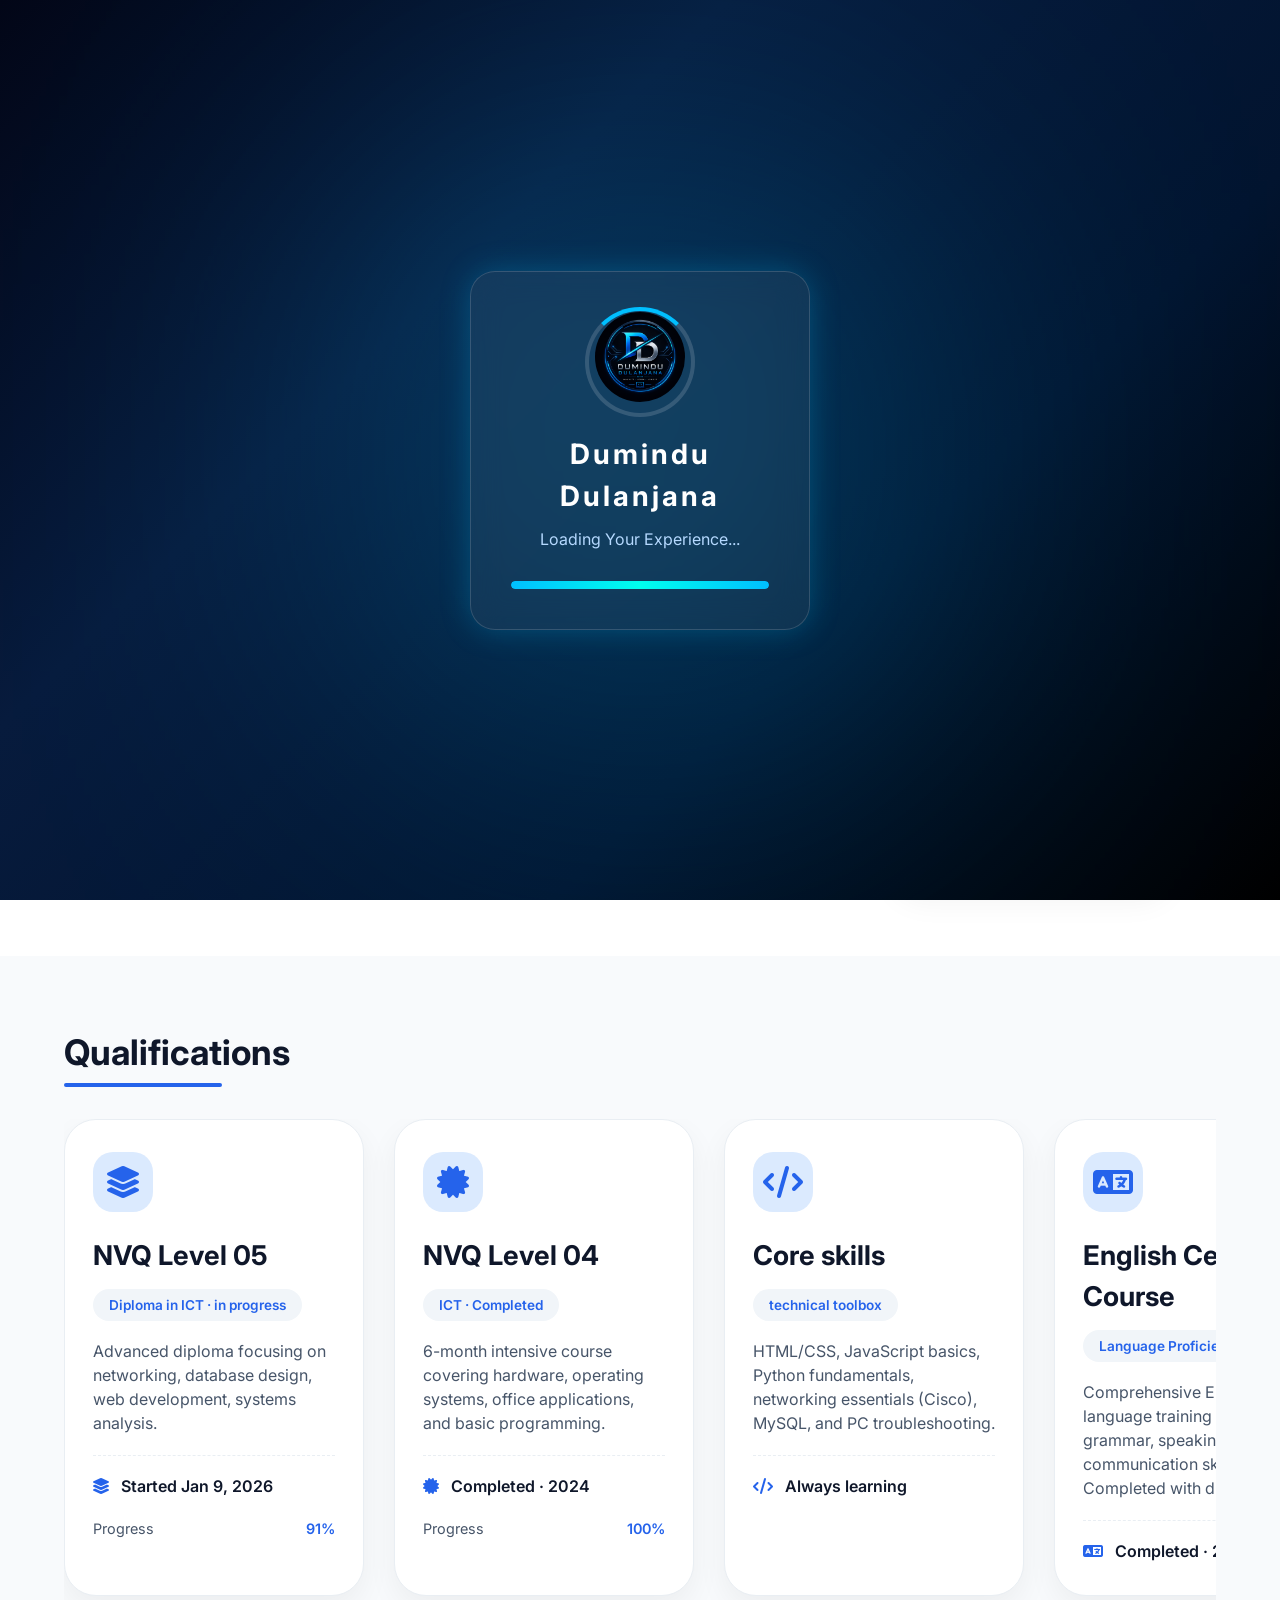
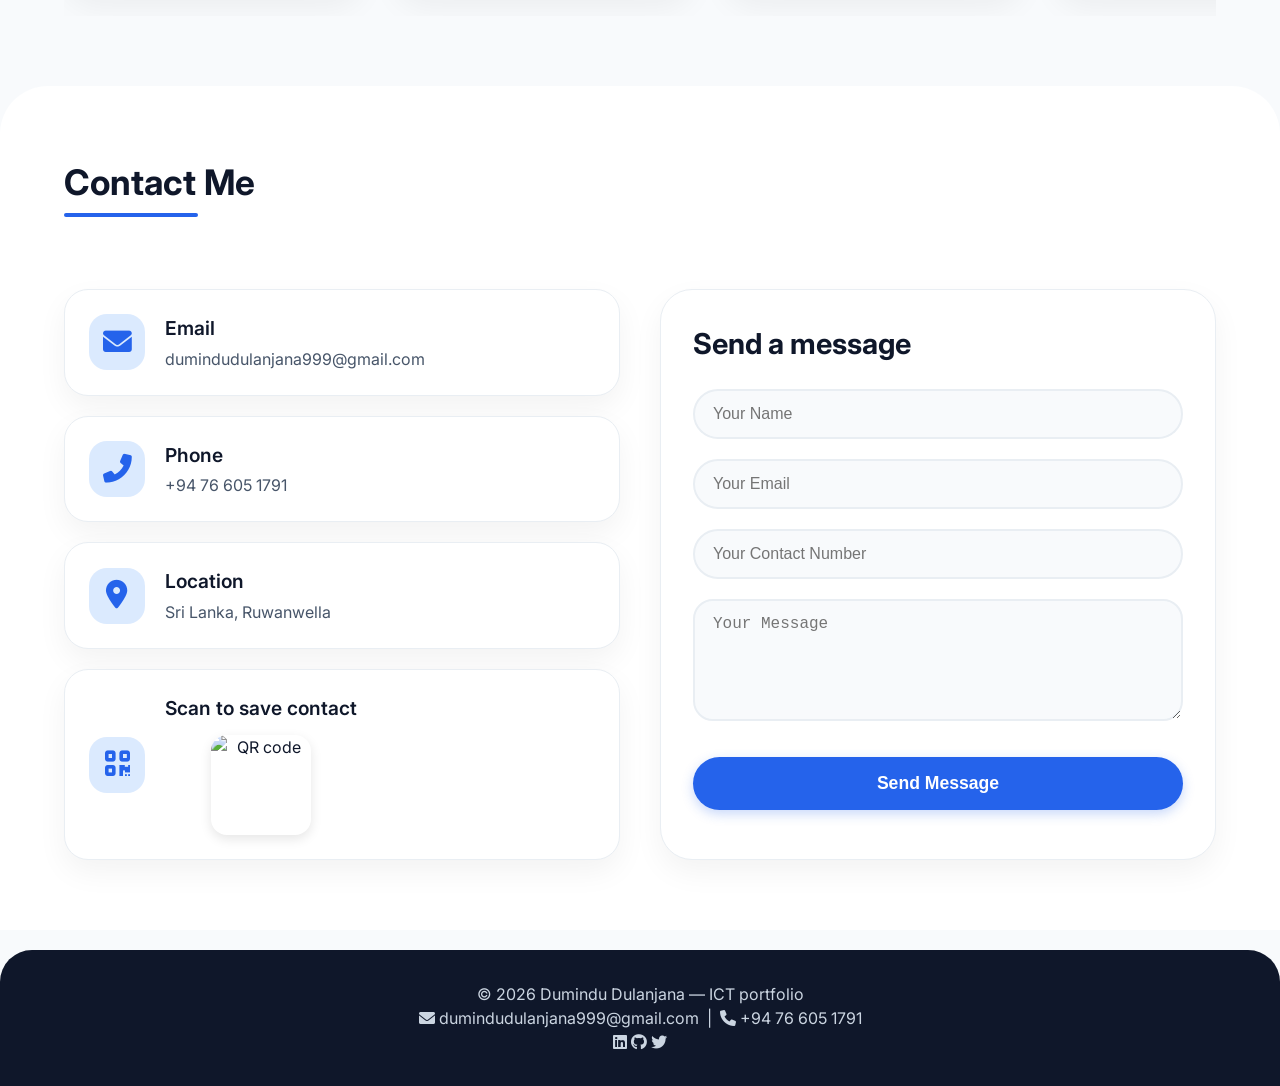
==== index.html @ 34a775b5 "Update index.html" ====
<!DOCTYPE html>
<html lang="en">
<head>
  <meta charset="UTF-8">
  <meta name="viewport" content="width=device-width, initial-scale=1.0">
  <title>Dumindu Dulanjana · Portfolio</title>
	<link rel="icon" type="image/png" href="favicon.png">
  <!-- Google Fonts + Font Awesome -->
  <link rel="preconnect" href="https://fonts.googleapis.com">
  <link rel="preconnect" href="https://fonts.gstatic.com" crossorigin>
  <link href="https://fonts.googleapis.com/css2?family=Inter:opsz,wght@14..32,300;14..32,400;14..32,600;14..32,700&display=swap" rel="stylesheet">
  <link rel="stylesheet" href="https://cdnjs.cloudflare.com/ajax/libs/font-awesome/6.0.0-beta3/css/all.min.css">
  <link rel="stylesheet" href="style.css">
</head>
<body>
	<!-- Loading Screen -->
	
	
	<div id="preloader">

    <div class="loader-box">

        <div class="ring"></div>

        <img src="logo.png" class="loader-logo" alt="Logo">

        <h2>Dumindu Dulanjana</h2>

        <p>Loading Your Experience...</p>

        <div class="progress">
            <div class="progress-bar"></div>
        </div>

		</div>

	</div>
	
	
  <nav class="navbar">
    <div class="container nav-container">
		
      <div class="logo">░░░Dumindu Dulanjana░░░</div>
      <ul class="nav-links">
        <li><a href="#home">Home</a></li>
        <li><a href="#about">About</a></li>
        <li><a href="#qualifications">Qualifications</a></li>
        <li><a href="#contact">Contact</a></li>
		</ul>
	
		<div class="nav-right">
        <button id="theme-toggle" class="theme-toggle" aria-label="Toggle dark mode">
          <i class="fas fa-moon"></i>
        </button>
		
		<div class="menu-btn" id="menu-btn">
        ☰
        </div>
      </div>
    </div>
  </nav>

  <main>
    <!-- HERO -->
    <section id="home" class="hero">
      <div class="container hero-grid">
        <div class="hero-content">
          <span class="hero-badge"><i class="fas fa-graduation-cap"></i> ICT · NVQ pathway</span>
          <h1>Dumindu Dulanjana</h1>
          <p>ICT student with NVQ Level 4 qualification, currently pursuing Level 5 (Diploma). Passionate about technology, networking, and building digital solutions.</p>
          <div class="hero-actions">
            <a href="#contact" class="btn"><i class="fas fa-paper-plane"></i> Contact me</a>
            <a href="#qualifications" class="btn btn-outline"><i class="fas fa-file-alt"></i> Qualifications</a>
          </div>
        </div>
        <div class="hero-image">
          <div class="avatar-placeholder"><span>D</span></div>
        </div>
      </div>
    </section>

    <!-- ABOUT (with photo) -->
    <section id="about" class="about">
      <div class="container">
        <h2 class="section-title">About me</h2>
        <div class="about-grid">
          <div class="about-text">
            <p>I'm Dumindu Dulanjana, an enthusiastic ICT student from Sri Lanka. I hold an <strong>NVQ Level 4 qualification in ICT</strong> and I'm currently advancing my skills through the <strong>NVQ Level 5 Diploma</strong> program. My coursework has given me hands‑on experience in programming, networking basics, system analysis, and web technologies.</p>
            <div class="about-highlight">
              <i class="fas fa-check-circle" style="color:#2563eb;"></i>
              I'm eager to apply my knowledge in real‑world projects, collaborate with teams, and continue learning every day. This portfolio is a glimpse into my professional journey.
            </div>
          </div>
          <div class="about-photo">
            <img src="itsme.jpg" alt="Dumindu Dulanjana">
          </div>
        </div>
      </div>
    </section>

    <!-- QUALIFICATIONS -->
    <section id="qualifications" class="qualifications">
      <div class="container">
        <h2 class="section-title">Qualifications</h2>
        <div id="quals-container" class="cards-grid"></div>
      </div>
    </section>

    <!-- CONTACT -->
    <section id="contact" class="contact">
      <div class="container">
        <h2 class="section-title">Contact Me</h2>
        <div class="contact-grid">
          <div class="contact-info-column">
            <div class="contact-card">
              <div class="contact-card-icon"><i class="fas fa-envelope"></i></div>
              <div class="contact-card-content">
                <h3>Email</h3>
                <a href="mailto:dumindudulanjana999@gmail.com">dumindudulanjana999@gmail.com</a>
              </div>
            </div>
            <div class="contact-card">
              <div class="contact-card-icon"><i class="fas fa-phone-alt"></i></div>
              <div class="contact-card-content">
                <h3>Phone</h3>
                <a href="tel:+94766051791">+94 76 605 1791</a>
              </div>
            </div>
            <div class="contact-card">
              <div class="contact-card-icon"><i class="fas fa-map-marker-alt"></i></div>
              <div class="contact-card-content">
                <h3>Location</h3>
                <p>Sri Lanka, Ruwanwella</p>
              </div>
            </div>
            <div class="contact-card qr-card">
              <div class="contact-card-icon"><i class="fas fa-qrcode"></i></div>
              <div class="contact-card-content">
                <h3>Scan to save contact</h3>
                <img src="https://api.qrserver.com/v1/create-qr-code/?size=100x100&data=BEGIN%3AVCARD%0AVERSION%3A3.0%0AFN%3ADumindu%20Dulanjana%0AEMAIL%3Adumindudulanjana999%40gmail.com%0ATEL%3A%2B94766051791%0AEND%3AVCARD" alt="QR code">
              </div>
            </div>
          </div>
          <div class="contact-form-column">
            <form id="contact-form" class="contact-form">
              <h3>Send a message</h3>
              <div class="form-group"><input type="text" id="name" placeholder="Your Name" required></div>
              <div class="form-group"><input type="email" id="email" placeholder="Your Email" required></div>
              <div class="form-group"><input type="tel" id="phone" placeholder="Your Contact Number" required></div>
              <div class="form-group"><textarea id="message" rows="5" placeholder="Your Message" required></textarea></div>
              <button type="submit" class="btn btn-primary send-btn">Send Message</button>
            </form>
          </div>
        </div>
      </div>
    </section>
  </main>

  <footer class="footer">
    <div class="container">
      <p>© 2026 Dumindu Dulanjana — ICT portfolio</p>
      <p><i class="fas fa-envelope"></i> dumindudulanjana999@gmail.com &nbsp;|&nbsp; <i class="fas fa-phone"></i> +94 76 605 1791</p>
      <div><a href="#"><i class="fab fa-linkedin"></i></a> <a href="#"><i class="fab fa-github"></i></a> <a href="#"><i class="fab fa-twitter"></i></a></div>
    </div>
  </footer>

  <script src="script.js"></script>
</body>
</html>
---- style.css ----
/* ===== CSS variables (light mode default) ===== */
:root {
  --bg-primary: #f8fafc;
  --bg-secondary: white;
  --bg-card: white;
  --bg-avatar: linear-gradient(145deg, #2563eb10, #ffffff);
  --text-primary: #0f172a;
  --text-secondary: #334155;
  --text-muted: #475569;
  --nav-link: #334155;
  --badge-bg: #dbeafe;
  --badge-text: #1e40af;
  --card-border: #e9eef3;
  --highlight-bg: #f1f5f9;
  --footer-bg: #0f172a;
  --footer-text: #cbd5e1;
  --btn-primary: #2563eb;
  --btn-primary-hover: #1d4ed8;
  --icon-bg: #dbeafe;
  --icon-color: #2563eb;
  --contact-container-bg: linear-gradient(145deg, #f1f5f9, #ffffff);
  --qr-bg: #0f172a;
  --qr-bg-stripe: repeating-linear-gradient(45deg, #1e293b, #1e293b 8px, #334155 8px, #334155 16px);
  --shadow-sm: 0 4px 12px rgba(37, 99, 235, 0.25);
  --shadow-card: 0 12px 30px rgba(0,0,0,0.05);
  --shadow-avatar: 0 20px 30px -10px rgba(0,0,0,0.15);
}
body.dark-mode {
  --bg-primary: #0f172a;
  --bg-secondary: #1e293b;
  --bg-card: #1e293b;
  --bg-avatar: linear-gradient(145deg, #3b4b66, #1e293b);
  --text-primary: #f1f5f9;
  --text-secondary: #cbd5e1;
  --text-muted: #94a3b8;
  --nav-link: #cbd5e1;
  --badge-bg: #1e3a8a;
  --badge-text: #bfdbfe;
  --card-border: #334155;
  --highlight-bg: #2d3a4f;
  --footer-bg: #020617;
  --footer-text: #94a3b8;
  --btn-primary: #3b82f6;
  --btn-primary-hover: #2563eb;
  --icon-bg: #2d3a4f;
  --icon-color: #90caf9;
  --contact-container-bg: linear-gradient(145deg, #1e293b, #0f172a);
  --qr-bg: #1e293b;
  --qr-bg-stripe: repeating-linear-gradient(45deg, #2d3a4f, #2d3a4f 8px, #1e293b 8px, #1e293b 16px);
  --shadow-sm: 0 4px 12px rgba(0,0,0,0.5);
  --shadow-card: 0 12px 30px rgba(0,0,0,0.3);
  --shadow-avatar: 0 20px 30px -10px rgba(0,0,0,0.5);
}
* { margin: 0; padding: 0; box-sizing: border-box; }
body {
  font-family: "Inter", sans-serif;
  background-color: var(--bg-primary);
  color: var(--text-primary);
  line-height: 1.5;
  scroll-behavior: smooth;
  transition: background-color 0.3s ease, color 0.2s ease;
  padding-top: 80px; /* offset for fixed navbar */
}
.container {
  max-width: 1200px;
  margin: 0 auto;
  padding: 0 24px;
}
/* Fixed Navbar */
.navbar {
  position: fixed;
  top: 0;
  left: 0;
  width: 100%;
  background: var(--bg-primary);
  backdrop-filter: blur(8px);
  box-shadow: 0 2px 10px rgba(0,0,0,0.05);
  z-index: 1000;
  transition: background 0.3s ease;
}
body.dark-mode .navbar {
  background: var(--bg-primary);
  box-shadow: 0 2px 10px rgba(0,0,0,0.3);
}
.nav-container {
  display: flex;
  justify-content: space-between;
  align-items: center;
  padding: 16px 24px;
}
.logo {
  font-weight: 700;
  font-size: 1.8rem;
  background: linear-gradient(135deg, #2563eb, #1e40af);
  -webkit-background-clip: text;
  -webkit-text-fill-color: transparent;
  background-clip: text;
  letter-spacing: -0.5px;
}
.nav-links {
  display: flex;
  gap: 20px;
  align-items: center;
}
.nav-links a {
  text-decoration: none;
  font-weight: 500;
  color: var(--nav-link);
  transition: color 0.2s;
  font-size: 1.05rem;
  
}

.nav-links li{
    list-style:none;
	
}

.nav-links a:hover {
  color: #2563eb;
  font-size: 1.20rem;
}

.menu-toggle{
    display:none;
    font-size:30px;
    color:white;
    cursor:pointer;
}

.menu-btn{
	display:none;
}


@media(max-width:768px){

    .navbar{
        
		display:flex;
		justify-content:space-between;
		
    }
	
	.nav-right{
		display:flex;
		align-items:center;
		gap:300px;
		
	}
	
	

    .menu-btn{
        display:block;
    }

    .nav-links{

        position:absolute;
        top:100%;
        left:0;

        width:100%;
        background:var(--bg-primary);

        flex-direction:column;
        text-align:center;
        gap:0;

        overflow:hidden;

        max-height:0;

        transition:max-height .1s ease;
    }

    .nav-links.active{
        max-height:400px;
    }

    .nav-links li{
        padding:25px 0;
        border-top:1px solid rgba(255,255,255,.1);
    }
}

.theme-toggle {
  background: none;
  border: none;
  font-size: 1.5rem;
  cursor: pointer;
  color: var(--nav-link);
  display: flex;
  align-items: center;
  justify-content: center;
  padding: 5px;
  border-radius: 50%;
  width: 40px;
  height: 40px;
  transition: background-color 0.2s, color 0.2s;
}
.theme-toggle:hover {
  background-color: var(--badge-bg);
  color: var(--badge-text);
}
.btn {
  display: inline-block;
  background-color: var(--btn-primary);
  color: white;
  padding: 12px 28px;
  border-radius: 40px;
  font-weight: 600;
  text-decoration: none;
  transition: background-color 0.2s;
  box-shadow: var(--shadow-sm);
  border: none;
  cursor: pointer;
}
.btn:hover {
  background-color: var(--btn-primary-hover);
}
.btn-outline {
  background-color: transparent;
  color: var(--btn-primary);
  box-shadow: inset 0 0 0 2px var(--btn-primary);
}
.btn-outline:hover {
  background-color: var(--btn-primary);
  color: white;
}
.hero {
  padding: 40px 0 40px;
}
.hero-grid {
  display: flex;
  align-items: center;
  gap: 40px;
  flex-wrap: wrap;
}
.hero-content {
  flex: 1 1 350px;
}
.hero-badge {
  background: var(--badge-bg);
  color: var(--badge-text);
  display: inline-block;
  padding: 6px 14px;
  border-radius: 30px;
  font-size: 0.9rem;
  font-weight: 600;
  margin-bottom: 20px;
}
.hero-content h1 {
  font-size: 3.2rem;
  font-weight: 700;
  line-height: 1.2;
  margin-bottom: 16px;
  background: linear-gradient(to right, var(--text-primary), var(--btn-primary));
  -webkit-background-clip: text;
  -webkit-text-fill-color: transparent;
  background-clip: text;
}
.hero-content p {
  font-size: 1.2rem;
  color: var(--text-secondary);
  max-width: 550px;
  margin-bottom: 32px;
}
.hero-actions {
  display: flex;
  gap: 16px;
  flex-wrap: wrap;
}
.hero-image {
  flex: 0 0 280px;
  display: flex;
  justify-content: center;
}
.avatar-placeholder {
  width: 260px;
  height: 260px;
  background: var(--bg-avatar);
  border-radius: 30% 70% 70% 30% / 30% 30% 70% 70%;
  box-shadow: var(--shadow-avatar);
  display: flex;
  align-items: center;
  justify-content: center;
  border: 6px solid var(--bg-secondary);
  transition: border-color 0.3s, background 0.3s;
}
.avatar-placeholder span {
  font-size: 5rem;
  font-weight: 700;
  color: var(--btn-primary);
  opacity: 0.8;
}
.section-title {
  font-size: 2.2rem;
  font-weight: 700;
  margin-bottom: 40px;
  position: relative;
  display: inline-block;
  color: var(--text-primary);
}
.section-title:after {
  content: '';
  position: absolute;
  bottom: -8px;
  left: 0;
  width: 70%;
  height: 4px;
  background: var(--btn-primary);
  border-radius: 4px;
}
/* About section with photo */
.about {
  padding: 60px 0;
  background: var(--bg-secondary);
  border-radius: 48px 48px 0 0;
}
.about-grid {
  display: flex;
  gap: 48px;
  align-items: flex-start;
  flex-wrap: wrap;
}
.about-text {
  flex: 2;
  font-size: 1.18rem;
  color: var(--text-secondary);
}
.about-photo {
  flex: 1;
  text-align: center;
}
.about-photo img {
  max-width: 100%;
  border-radius: 32px;
  box-shadow: var(--shadow-card);
  border: 1px solid var(--card-border);
  object-fit: cover;
  aspect-ratio: 1 / 1;
  width: 100%;
  max-width: 280px;
}
.about-highlight {
  background: var(--highlight-bg);
  padding: 20px 28px;
  border-radius: 32px;
  margin: 32px 0 0;
  border-left: 6px solid var(--btn-primary);
  font-weight: 500;
  color: var(--text-primary);
}
.qualifications {
  padding: 70px 0;
  background: var(--bg-primary);
}

/* --- Horizontal swipeable row for qualification cards --- */
.cards-grid {
  display: flex;
  flex-wrap: nowrap;
  overflow-x: auto;
  gap: 30px;
  padding-bottom: 20px; /* space for scrollbar */
  scroll-behavior: smooth;
  -webkit-overflow-scrolling: touch; /* smooth scrolling on iOS */
}

/* Hide scrollbar on Chrome/Safari but keep functionality (optional) */
.cards-grid::-webkit-scrollbar {
  height: 6px;
}
.cards-grid::-webkit-scrollbar-track {
  background: var(--card-border);
  border-radius: 10px;
}
.cards-grid::-webkit-scrollbar-thumb {
  background: var(--btn-primary);
  border-radius: 10px;
}

/* Each card in the horizontal row */
.qual-card {
  flex: 0 0 auto;
  width: 300px; /* fixed width for consistent swipe */
  background: var(--bg-card);
  padding: 32px 28px;
  border-radius: 32px;
  box-shadow: var(--shadow-card);
  transition: transform 0.25s ease, box-shadow 0.25s;
  border: 1px solid var(--card-border);
}
.qual-card:hover {
  transform: translateY(-8px);
  box-shadow: 0 25px 35px -8px rgba(37,99,235,0.15);
}

/* Rest of the CSS remains exactly as before */
.card-icon {
  background: var(--icon-bg);
  width: 60px;
  height: 60px;
  border-radius: 20px;
  display: flex;
  align-items: center;
  justify-content: center;
  margin-bottom: 24px;
}
.card-icon i {
  font-size: 2rem;
  color: var(--icon-color);
}
.qual-card h3 {
  font-size: 1.7rem;
  font-weight: 700;
  margin-bottom: 12px;
  color: var(--text-primary);
}
.qual-card .level-tag {
  background: var(--highlight-bg);
  display: inline-block;
  padding: 6px 16px;
  border-radius: 40px;
  font-size: 0.85rem;
  font-weight: 600;
  color: var(--btn-primary);
  margin-bottom: 18px;
}
.qual-card p {
  color: var(--text-muted);
  margin-bottom: 20px;
}
.status {
  font-weight: 600;
  color: var(--text-primary);
  border-top: 1px dashed var(--card-border);
  padding-top: 18px;
  margin-top: 10px;
}
.status i {
  color: var(--btn-primary);
  margin-right: 8px;
}
.progress-container {
  margin-top: 20px;
  width: 100%;
}
.progress-label {
  display: flex;
  justify-content: space-between;
  font-size: 0.9rem;
  color: var(--text-muted);
  margin-bottom: 6px;
}
.progress-percent {
  font-weight: 600;
  color: var(--btn-primary);
}
.progress-bar {
  width: 100%;
  height: 8px;
  background-color: var(--card-border);
  border-radius: 20px;
  overflow: hidden;
}
.progress-fill {
  height: 100%;
  background: linear-gradient(90deg, var(--btn-primary), #3b82f6);
  border-radius: 20px;
  transition: width 1s cubic-bezier(0.4, 0, 0.2, 1);
}
body.dark-mode .progress-bar {
  background-color: #334155;
}
.contact {
  padding: 70px 0;
  background: var(--bg-secondary);
  border-radius: 48px 48px 0 0;
}
.contact-grid {
  display: grid;
  grid-template-columns: 1fr 1fr;
  gap: 40px;
  margin-top: 40px;
}
.contact-info-column {
  display: flex;
  flex-direction: column;
  gap: 20px;
}
.contact-card {
  background: var(--bg-secondary);
  border-radius: 24px;
  padding: 24px;
  display: flex;
  align-items: center;
  gap: 20px;
  box-shadow: var(--shadow-card);
  border: 1px solid var(--card-border);
  transition: transform 0.2s, box-shadow 0.2s;
}
.contact-card:hover {
  transform: translateY(-4px);
  box-shadow: 0 20px 30px -10px rgba(37,99,235,0.2);
}
.contact-card-icon {
  width: 56px;
  height: 56px;
  background: var(--icon-bg);
  border-radius: 18px;
  display: flex;
  align-items: center;
  justify-content: center;
  flex-shrink: 0;
}
.contact-card-icon i {
  font-size: 1.8rem;
  color: var(--btn-primary);
}
.contact-card-content h3 {
  font-size: 1.2rem;
  font-weight: 600;
  color: var(--text-primary);
  margin-bottom: 4px;
}
.contact-card-content a, .contact-card-content p {
  color: var(--text-muted);
  text-decoration: none;
  font-size: 1rem;
  word-break: break-word;
}
.contact-card-content a:hover {
  color: var(--btn-primary);
  text-decoration: underline;
}
.qr-card .contact-card-content {
  display: flex;
  flex-direction: column;
  align-items: center;
  text-align: center;
}
.qr-card img {
  width: 100px;
  height: 100px;
  border-radius: 16px;
  margin-top: 8px;
  box-shadow: 0 4px 12px rgba(0,0,0,0.1);
}
.contact-form-column {
  background: var(--bg-secondary);
  border-radius: 32px;
  padding: 32px;
  border: 1px solid var(--card-border);
  box-shadow: var(--shadow-card);
}
.contact-form h3 {
  font-size: 1.8rem;
  color: var(--text-primary);
  margin-bottom: 24px;
}
.contact-form .form-group {
  margin-bottom: 20px;
}
.contact-form input, .contact-form textarea {
  width: 100%;
  padding: 14px 18px;
  border: 2px solid var(--card-border);
  border-radius: 30px;
  background: var(--bg-primary);
  color: var(--text-primary);
  font-size: 1rem;
  transition: border-color 0.2s;
}
.contact-form input:focus, .contact-form textarea:focus {
  outline: none;
  border-color: var(--btn-primary);
}
.contact-form textarea {
  border-radius: 20px;
  resize: vertical;
}
.send-btn {
  width: 100%;
  padding: 16px;
  font-size: 1.1rem;
  margin-top: 10px;
}
@media (max-width: 768px) {
  .contact-grid {
    grid-template-columns: 1fr;
    gap: 30px;
  }
  .contact-card {
    padding: 20px;
  }
  .contact-card-icon {
    width: 48px;
    height: 48px;
  }
  .contact-card-icon i {
    font-size: 1.5rem;
  }
  .about-grid {
    flex-direction: column;
    align-items: center;
  }
  .about-photo {
    order: -1;
    margin-bottom: 20px;
  }
  /* adjust card width on small screens */
  .qual-card {
    width: 280px;
  }
}
.footer {
  background: var(--footer-bg);
  color: var(--footer-text);
  padding: 32px 0;
  text-align: center;
  border-radius: 32px 32px 0 0;
  margin-top: 20px;
  transition: background 0.3s, color 0.3s;
}
.footer a {
  color: var(--footer-text);
  text-decoration: none;
}
.footer a:hover {
  color: white;
}
@media (max-width: 700px) {
  .hero-content h1 {
    font-size: 2.5rem;
  }
  .nav-container {
    flex-direction: column;
    align-items: flex-start;
    gap: 12px;
  }
  .nav-links {
    gap: 24px;
    flex-wrap: wrap;
  }
  .avatar-placeholder {
    width: 200px;
    height: 200px;
  }
  .avatar-placeholder span {
    font-size: 4rem;
  }
  body {
    padding-top: 110px;
  }
}

/* ===============================
        MODERN PRELOADER
================================ */

#preloader{
    position: fixed;
    inset: 0;
    background: linear-gradient(135deg,#020617,#071b3d,#02142f,#000);
    display:flex;
    justify-content:center;
    align-items:center;
    z-index:999999;
    overflow:hidden;
}

/* Background Glow */

#preloader::before{
    content:"";
    position:absolute;
    width:450px;
    height:450px;
    background:#00bfff;
    filter:blur(180px);
    opacity:.35;
    animation: glow 5s ease-in-out infinite;
}

.loader-box{

    width:340px;
    padding:40px;
    text-align:center;

    background:rgba(255,255,255,.06);
    backdrop-filter:blur(15px);

    border:1px solid rgba(255,255,255,.15);

    border-radius:25px;

    box-shadow:
    0 0 30px rgba(0,191,255,.25);

    position:relative;

}

.loader-logo{

    width:90px;
    height:90px;
    border-radius:50%;
    object-fit:cover;

    position:relative;
    z-index:2;

}

.ring{

    position:absolute;

    top:35px;
    left:50%;
    transform:translateX(-50%);

    width:110px;
    height:110px;

    border-radius:50%;

    border:4px solid rgba(255,255,255,.15);

    border-top:4px solid #00bfff;

    animation:spin 1s linear infinite;

}

.loader-box h2{

    color:#fff;
    margin-top:25px;
    font-size:28px;
    letter-spacing:3px;

}

.loader-box p{

    color:#b5d9ff;
    margin:10px 0 30px;

}

/* Progress Bar */

.progress{

    width:100%;
    height:8px;

    background:#17324d;

    border-radius:30px;

    overflow:hidden;

}

.progress-bar{

    width:0%;
    height:100%;

    background:linear-gradient(90deg,#00bfff,#00ffee,#00bfff);

    animation:loading 3s linear forwards;

}

/* Animation */

@keyframes spin{

    100%{
        transform:translateX(-50%) rotate(360deg);
    }

}

@keyframes loading{

    0%{
        width:0%;
    }

    100%{
        width:100%;
    }

}

@keyframes glow{

    0%,100%{
        transform:scale(1);
    }

    50%{
        transform:scale(1.25);
    }

}

.fade-out{

    opacity:0;
    visibility:hidden;

    transition:.8s;

}
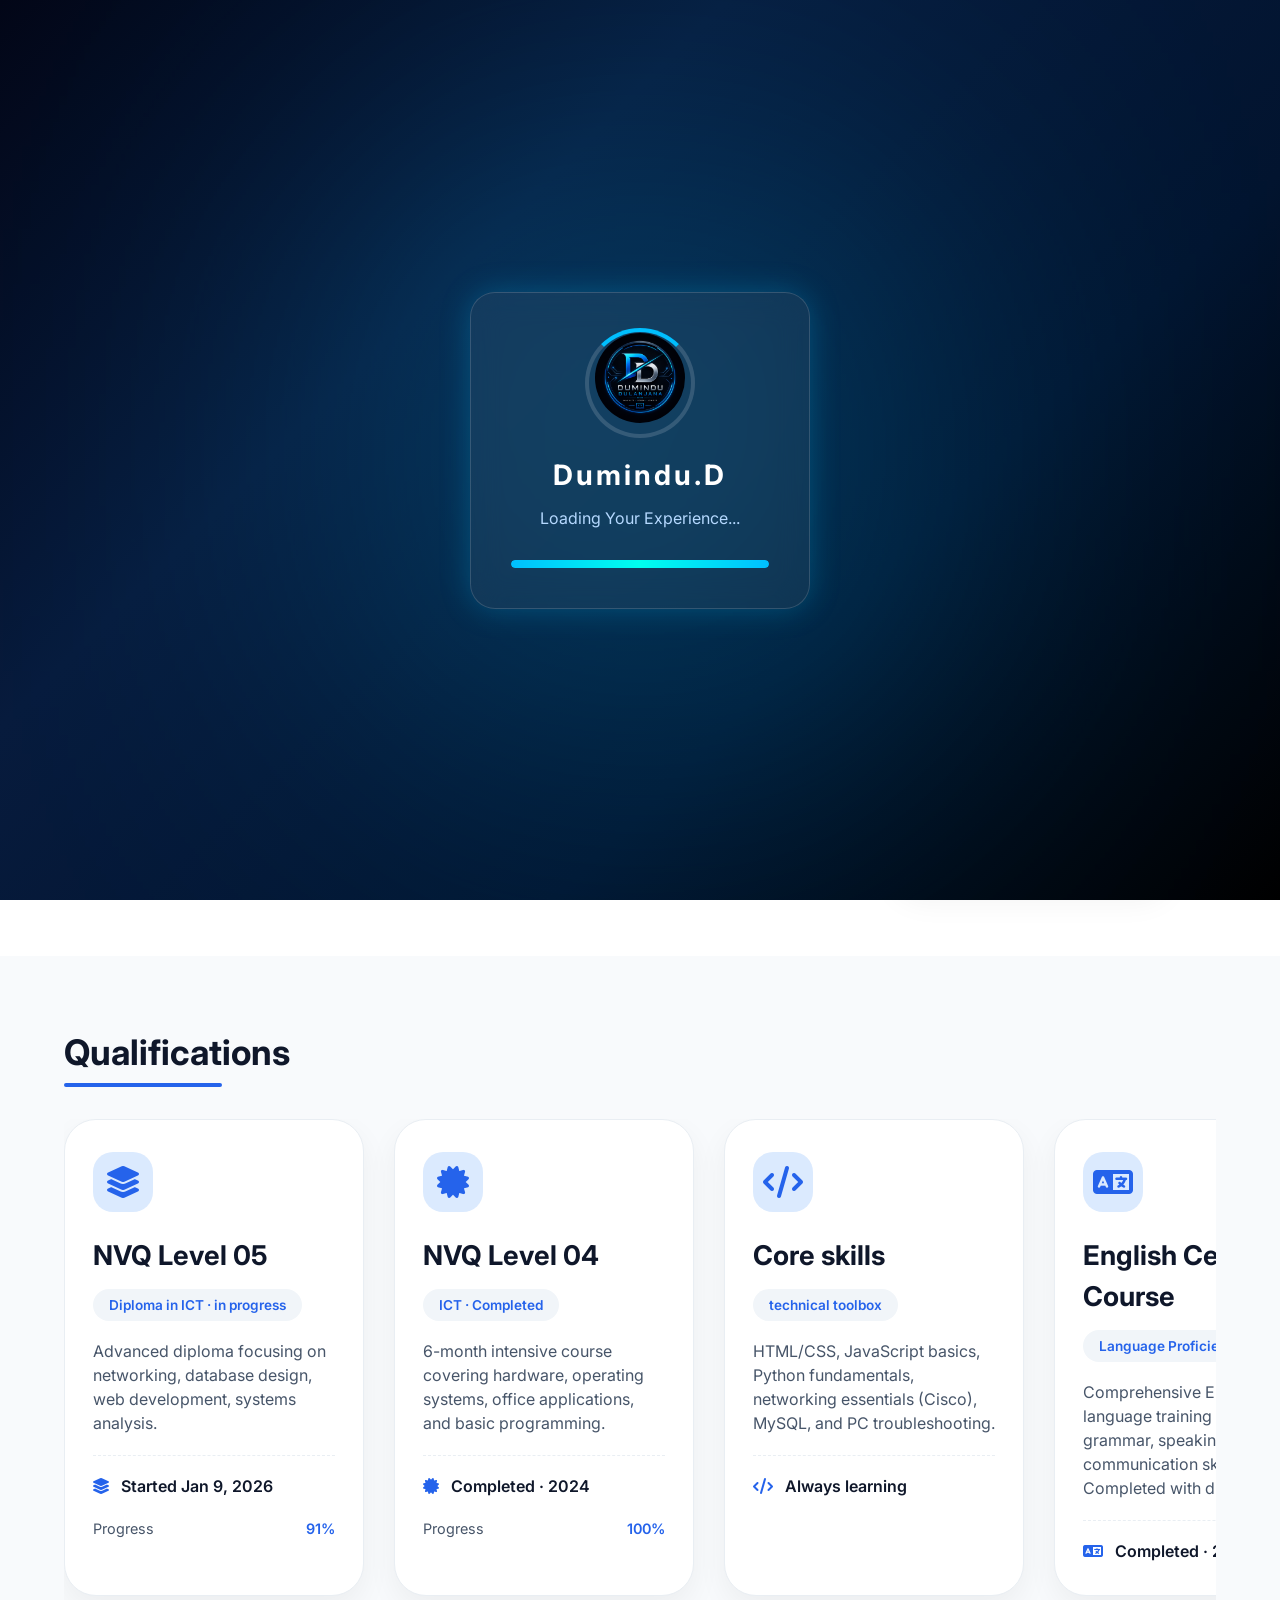
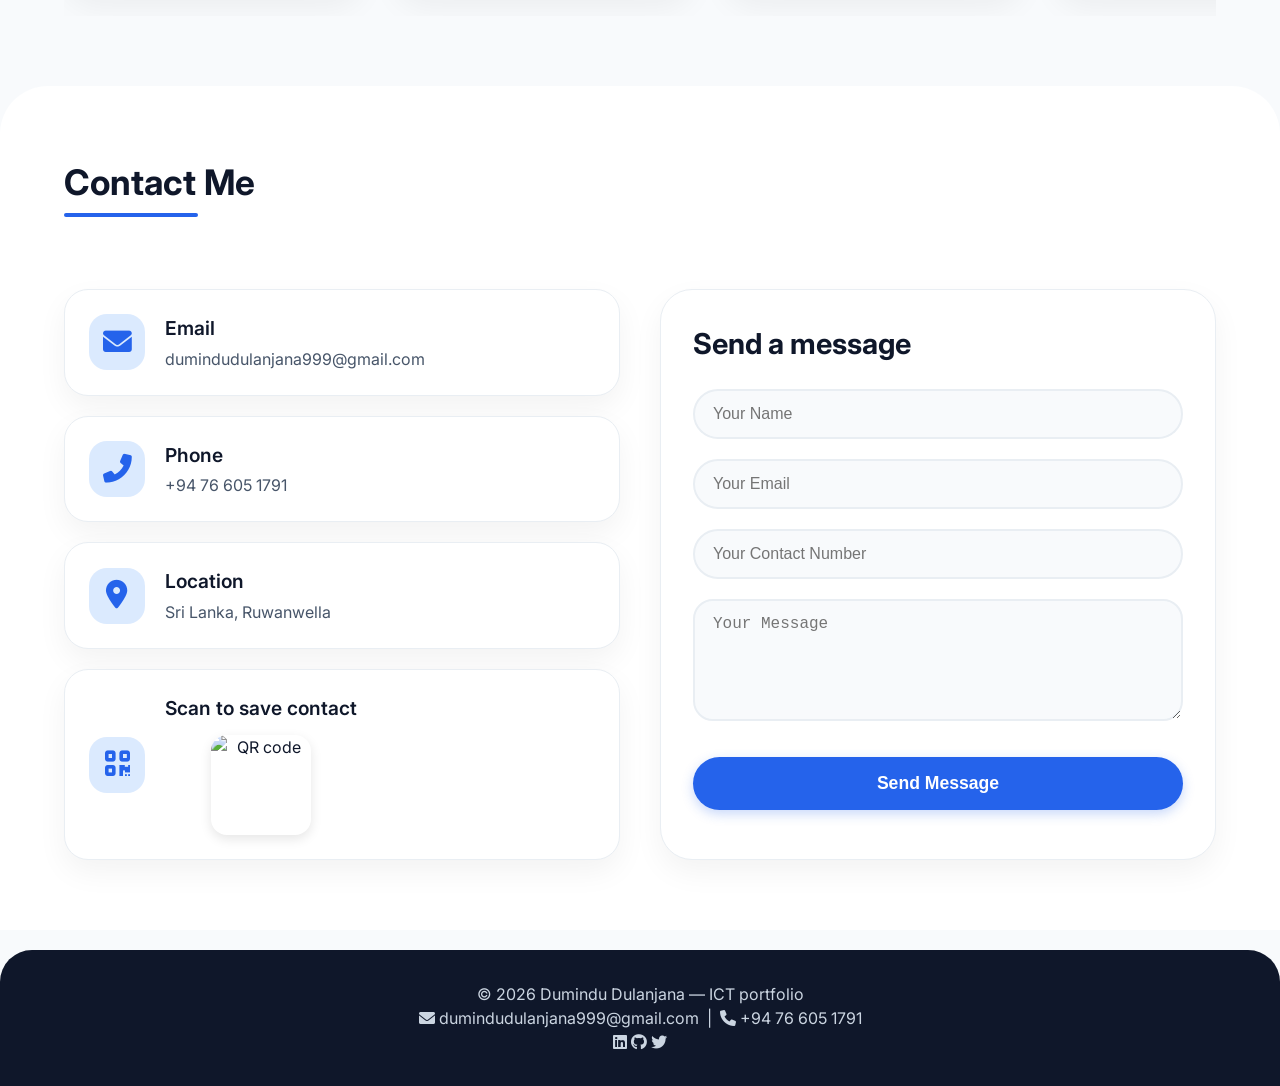
==== commit 4ff48a7b: "Update index.html" ====
--- a/index.html
+++ b/index.html
@@ -24,7 +24,7 @@
 
         <img src="logo.png" class="loader-logo" alt="Logo">
 
-        <h2>Dumindu Dulanjana</h2>
+        <h2>Dumindu.D</h2>
 
         <p>Loading Your Experience...</p>
 
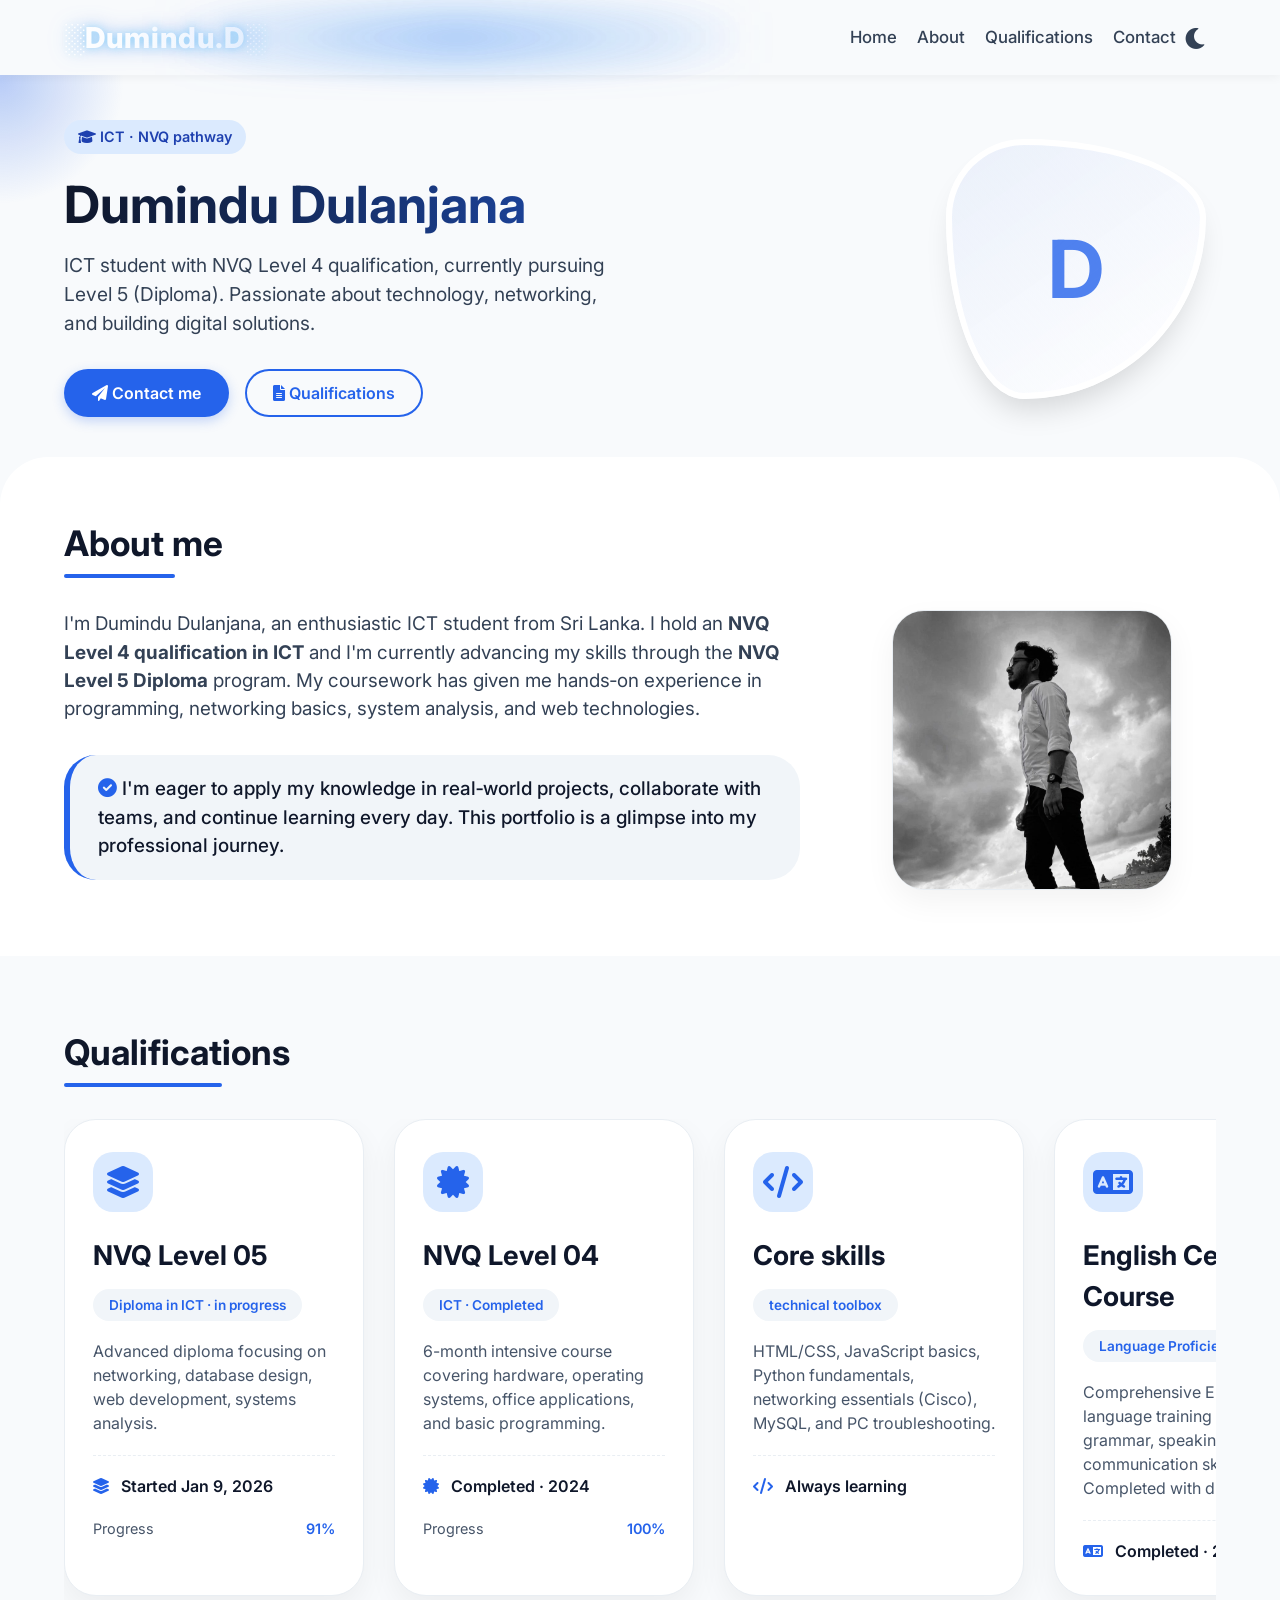
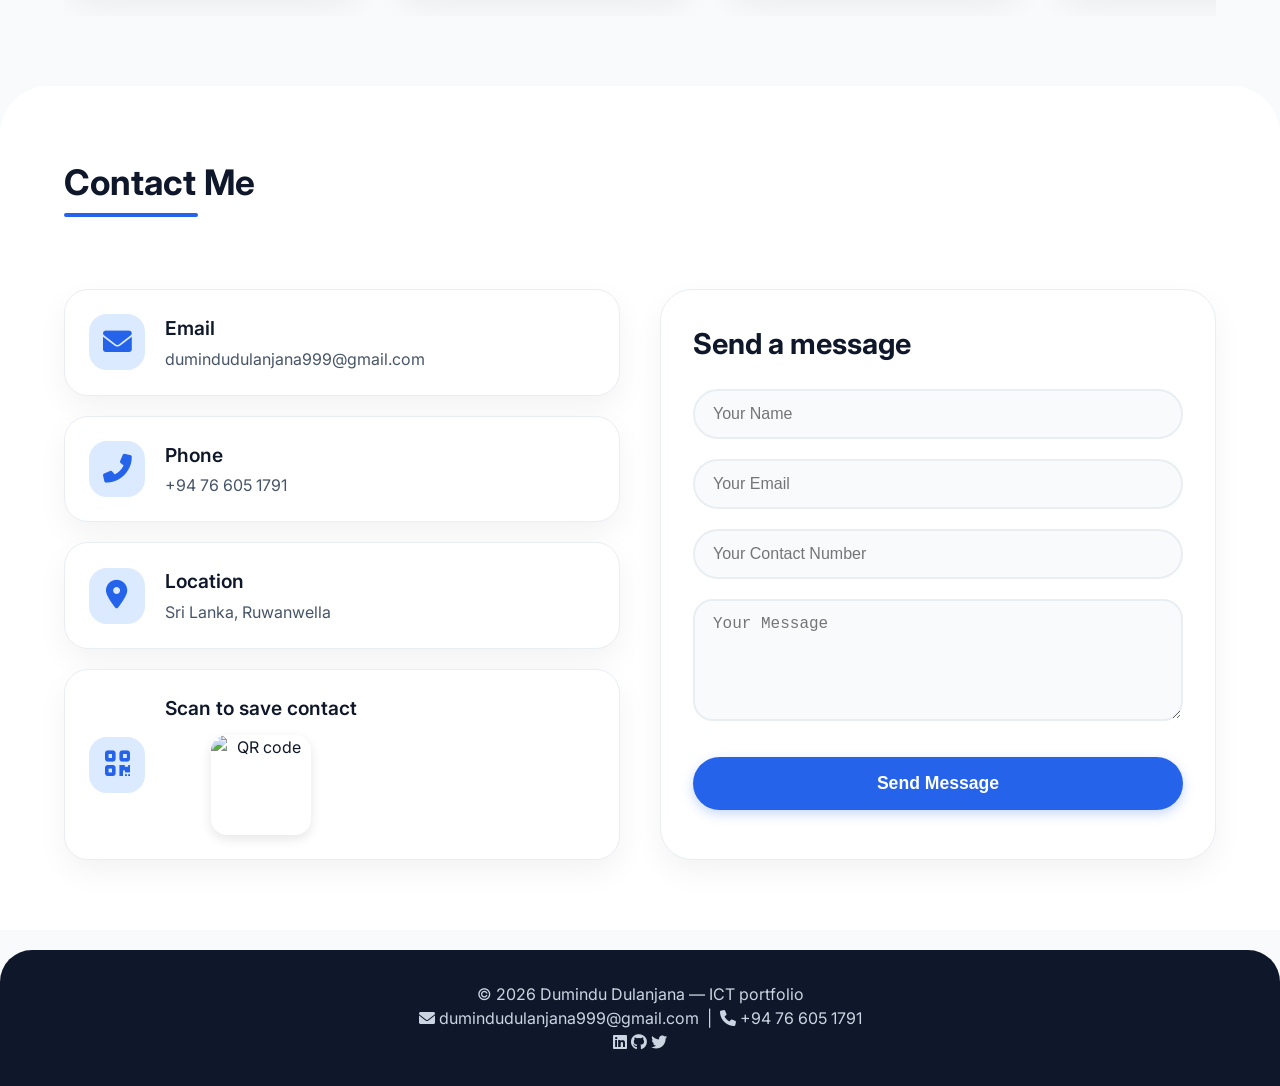
==== commit f319836a: "Add files via upload" ====
--- a/index.html
+++ b/index.html
@@ -13,6 +13,7 @@
   <link rel="stylesheet" href="style.css">
 </head>
 <body>
+				<div class="cursor-glow"></div>
 	<!-- Loading Screen -->
 	
 	
@@ -40,7 +41,7 @@
   <nav class="navbar">
     <div class="container nav-container">
 		
-      <div class="logo">░░░Dumindu Dulanjana░░░</div>
+      <div class="logo">░Dumindu.D░</div>
       <ul class="nav-links">
         <li><a href="#home">Home</a></li>
         <li><a href="#about">About</a></li>
@@ -80,7 +81,7 @@
     </section>
 
     <!-- ABOUT (with photo) -->
-    <section id="about" class="about">
+    <section id="about" class="about" > 
       <div class="container">
         <h2 class="section-title">About me</h2>
         <div class="about-grid">
@@ -166,4 +167,4 @@
 
   <script src="script.js"></script>
 </body>
-</html>
+</html>
--- a/style.css
+++ b/style.css
@@ -66,6 +66,7 @@
   margin: 0 auto;
   padding: 0 24px;
 }
+
 /* Fixed Navbar */
 .navbar {
   position: fixed;
@@ -88,6 +89,13 @@
   align-items: center;
   padding: 16px 24px;
 }
+
+.nav-right{
+    display:flex;
+    align-items:center;
+    gap:15px;
+}
+
 .logo {
   font-weight: 700;
   font-size: 1.8rem;
@@ -96,7 +104,11 @@
   -webkit-text-fill-color: transparent;
   background-clip: text;
   letter-spacing: -0.5px;
-}
+  flex:1;
+  
+}
+
+
 .nav-links {
   display: flex;
   gap: 20px;
@@ -129,61 +141,16 @@
 }
 
 .menu-btn{
-	display:none;
-}
-
-
-@media(max-width:768px){
-
-    .navbar{
-        
-		display:flex;
-		justify-content:space-between;
-		
-    }
-	
-	.nav-right{
-		display:flex;
-		align-items:center;
-		gap:300px;
-		
-	}
-	
-	
-
-    .menu-btn{
-        display:block;
-    }
-
-    .nav-links{
-
-        position:absolute;
-        top:100%;
-        left:0;
-
-        width:100%;
-        background:var(--bg-primary);
-
-        flex-direction:column;
-        text-align:center;
-        gap:0;
-
-        overflow:hidden;
-
-        max-height:0;
-
-        transition:max-height .1s ease;
-    }
-
-    .nav-links.active{
-        max-height:400px;
-    }
-
-    .nav-links li{
-        padding:25px 0;
-        border-top:1px solid rgba(255,255,255,.1);
-    }
-}
+    display:none;
+    font-size:30px;
+    color:var(--text-primary);
+    cursor:pointer;
+    user-select:none;
+}
+
+
+
+
 
 .theme-toggle {
   background: none;
@@ -199,6 +166,7 @@
   width: 40px;
   height: 40px;
   transition: background-color 0.2s, color 0.2s;
+  justify-content:center;
 }
 .theme-toggle:hover {
   background-color: var(--badge-bg);
@@ -216,9 +184,14 @@
   box-shadow: var(--shadow-sm);
   border: none;
   cursor: pointer;
+  transition:.35s;
 }
 .btn:hover {
   background-color: var(--btn-primary-hover);
+  transform:translateY(-5px) scale(1.05);
+
+  box-shadow:0 15px 30px rgba(37,99,235,.35);
+
 }
 .btn-outline {
   background-color: transparent;
@@ -260,6 +233,9 @@
   -webkit-background-clip: text;
   -webkit-text-fill-color: transparent;
   background-clip: text;
+  
+	
+
 }
 .hero-content p {
   font-size: 1.2rem;
@@ -343,7 +319,18 @@
   aspect-ratio: 1 / 1;
   width: 100%;
   max-width: 280px;
-}
+  transition:.5s;
+  
+ 
+}
+
+.about-photo img:hover{
+
+transform:scale(1.08);
+box-shadow:0 15px 30px rgba(37,99,235,.35);
+
+}
+
 .about-highlight {
   background: var(--highlight-bg);
   padding: 20px 28px;
@@ -433,6 +420,7 @@
   color: var(--text-muted);
   margin-bottom: 20px;
 }
+
 .status {
   font-weight: 600;
   color: var(--text-primary);
@@ -588,34 +576,7 @@
   font-size: 1.1rem;
   margin-top: 10px;
 }
-@media (max-width: 768px) {
-  .contact-grid {
-    grid-template-columns: 1fr;
-    gap: 30px;
-  }
-  .contact-card {
-    padding: 20px;
-  }
-  .contact-card-icon {
-    width: 48px;
-    height: 48px;
-  }
-  .contact-card-icon i {
-    font-size: 1.5rem;
-  }
-  .about-grid {
-    flex-direction: column;
-    align-items: center;
-  }
-  .about-photo {
-    order: -1;
-    margin-bottom: 20px;
-  }
-  /* adjust card width on small screens */
-  .qual-card {
-    width: 280px;
-  }
-}
+
 .footer {
   background: var(--footer-bg);
   color: var(--footer-text);
@@ -631,30 +592,6 @@
 }
 .footer a:hover {
   color: white;
-}
-@media (max-width: 700px) {
-  .hero-content h1 {
-    font-size: 2.5rem;
-  }
-  .nav-container {
-    flex-direction: column;
-    align-items: flex-start;
-    gap: 12px;
-  }
-  .nav-links {
-    gap: 24px;
-    flex-wrap: wrap;
-  }
-  .avatar-placeholder {
-    width: 200px;
-    height: 200px;
-  }
-  .avatar-placeholder span {
-    font-size: 4rem;
-  }
-  body {
-    padding-top: 110px;
-  }
 }
 
 /* ===============================
@@ -734,7 +671,7 @@
 
     border-top:4px solid #00bfff;
 
-    animation:spin 1s linear infinite;
+    animation:spin 0.5s linear infinite;
 
 }
 
@@ -776,7 +713,7 @@
 
     background:linear-gradient(90deg,#00bfff,#00ffee,#00bfff);
 
-    animation:loading 3s linear forwards;
+    animation:loading 1s linear forwards;
 
 }
 
@@ -821,4 +758,354 @@
 
     transition:.8s;
 
+}
+
+
+/* ===========================
+   MOBILE RESPONSIVE (700px)
+=========================== */
+
+@media (max-width:768px){
+
+    /* Navbar */
+    .navbar{
+        display:flex;
+        justify-content:space-between;
+    }
+
+    .nav-container{
+        display:flex;
+        justify-content:space-between;
+        align-items:center;
+        flex-wrap:nowrap;
+        gap:12px;
+    }
+	
+	.logo{
+    font-size:1.25rem;
+    white-space:nowrap;
+	max-width:70%;
+	overflow:hidden;
+	text-overflow:ellipsis;
+	letter-spacing:.5px;
+	
+	
+	}
+
+    .nav-right{
+        display:flex;
+        align-items:center;
+        gap:15px;
+		margin-left:auto;
+    }
+
+    .menu-btn{
+        display:block;
+        font-size:30px;
+        color:var(--text-primary);
+        cursor:pointer;
+    }
+
+    /* Dropdown Menu */
+    .nav-links{
+        position:absolute;
+        top:100%;
+        left:0;
+
+        width:100%;
+        background:var(--bg-primary);
+
+        display:flex;
+        flex-direction:column;
+        align-items:center;
+        text-align:center;
+
+        gap:0;
+
+        overflow:hidden;
+        max-height:0;
+
+        transition:max-height .3s ease;
+        box-shadow:0 5px 15px rgba(0,0,0,.15);
+        z-index:999;
+    }
+
+    .nav-links.active{
+        max-height:400px;
+    }
+
+    .nav-links li{
+        width:100%;
+        list-style:none;
+        padding:20px 0;
+        border-top:1px solid rgba(0,0,0,.08);
+    }
+
+    .nav-links li a{
+        display:block;
+        width:100%;
+    }
+
+    /* Hero */
+    .hero-content h1{
+        font-size:2.5rem;
+    }
+
+    .avatar-placeholder{
+        width:200px;
+        height:200px;
+    }
+
+    .avatar-placeholder span{
+        font-size:4rem;
+    }
+
+    body{
+        padding-top:110px;
+    }
+
+    /* About */
+    .about-grid{
+        flex-direction:column;
+        align-items:center;
+    }
+
+    .about-photo{
+        order:-1;
+        margin-bottom:20px;
+    }
+
+    /* Qualification Cards */
+    .qual-card{
+        width:280px;
+    }
+
+    /* Contact */
+    .contact-grid{
+        grid-template-columns:1fr;
+        gap:30px;
+    }
+
+    .contact-card{
+        padding:20px;
+    }
+
+    .contact-card-icon{
+        width:48px;
+        height:48px;
+    }
+
+    .contact-card-icon i{
+        font-size:1.5rem;
+    }
+
+}
+
+
+/* ==========================
+   Mouse Glow Effect
+========================== */
+
+.cursor-glow{
+    position:fixed;
+    width:250px;
+    height:250px;
+    border-radius:50%;
+    pointer-events:none;
+
+    background:radial-gradient(circle,
+        rgba(37,99,235,.30) 0%,
+        rgba(37,99,235,.15) 35%,
+        rgba(37,99,235,0) 70%);
+
+    transform:translate(-50%,-50%);
+    z-index:0;
+
+    transition:
+        left .08s linear,
+        top .08s linear;
+}
+
+/* Make sure page content stays above glow */
+body > *{
+    position:relative;
+    z-index:1;
+}
+
+/* ===========================
+      PREMIUM 3D LOGO
+=========================== */
+
+.logo{
+
+    position:relative;
+    display:inline-block;
+
+    font-family:"Inter",sans-serif;
+    font-size:1.8rem;
+    font-weight:800;
+    letter-spacing:1px;
+
+    background:linear-gradient(
+        120deg,
+        #ffffff 0%,
+        #dbeafe 20%,
+        #38bdf8 40%,
+        #2563eb 60%,
+        #7c3aed 80%,
+        #ffffff 100%
+    );
+
+    background-size:300% 300%;
+
+    -webkit-background-clip:text;
+    -webkit-text-fill-color:transparent;
+    background-clip:text;
+
+    filter:
+        drop-shadow(0 0 4px rgba(56,189,248,.45))
+        drop-shadow(0 0 10px rgba(37,99,235,.35));
+
+    animation:
+        logoGradient 8s linear infinite,
+        logoFloat 4s ease-in-out infinite,
+        logoGlow 2.5s ease-in-out infinite alternate;
+}
+
+/* ===========================
+      Magical Shine
+=========================== */
+
+.logo::before{
+
+    content:"";
+
+    position:absolute;
+    inset:-6px;
+
+    border-radius:12px;
+
+    background:linear-gradient(
+        90deg,
+        transparent,
+        rgba(255,255,255,.8),
+        transparent
+    );
+
+    transform:translateX(-180%) skewX(-25deg);
+
+    animation:shine 4s linear infinite;
+
+    pointer-events:none;
+
+    opacity:.9;
+}
+
+/* ===========================
+      Soft Aura
+=========================== */
+
+.logo::after{
+
+    content:"";
+
+    position:absolute;
+
+    left:50%;
+    top:50%;
+
+    width:110%;
+    height:120%;
+
+    transform:translate(-50%,-50%);
+
+    background:radial-gradient(circle,
+        rgba(59,130,246,.25),
+        transparent 70%);
+
+    filter:blur(18px);
+
+    z-index:-1;
+
+    animation:aura 3s ease-in-out infinite alternate;
+
+}
+
+/* ===========================
+        Animations
+=========================== */
+
+@keyframes logoGradient{
+
+    0%{
+        background-position:0% 50%;
+    }
+
+    100%{
+        background-position:300% 50%;
+    }
+
+}
+
+@keyframes logoGlow{
+
+    from{
+
+        filter:
+        drop-shadow(0 0 5px rgba(56,189,248,.45))
+        drop-shadow(0 0 10px rgba(37,99,235,.35));
+
+    }
+
+    to{
+
+        filter:
+        drop-shadow(0 0 10px rgba(56,189,248,.8))
+        drop-shadow(0 0 20px rgba(37,99,235,.8))
+        drop-shadow(0 0 35px rgba(124,58,237,.65));
+
+    }
+
+}
+
+@keyframes logoFloat{
+
+    0%,100%{
+        transform:translateY(0px);
+    }
+
+    50%{
+        transform:translateY(-3px);
+    }
+
+}
+
+@keyframes shine{
+
+    from{
+        transform:translateX(-180%) skewX(-25deg);
+    }
+
+    to{
+        transform:translateX(180%) skewX(-25deg);
+    }
+
+}
+
+@keyframes aura{
+
+    from{
+
+        opacity:.25;
+        transform:translate(-50%,-50%) scale(.95);
+
+    }
+
+    to{
+
+        opacity:.6;
+        transform:translate(-50%,-50%) scale(1.08);
+
+    }
+
 }
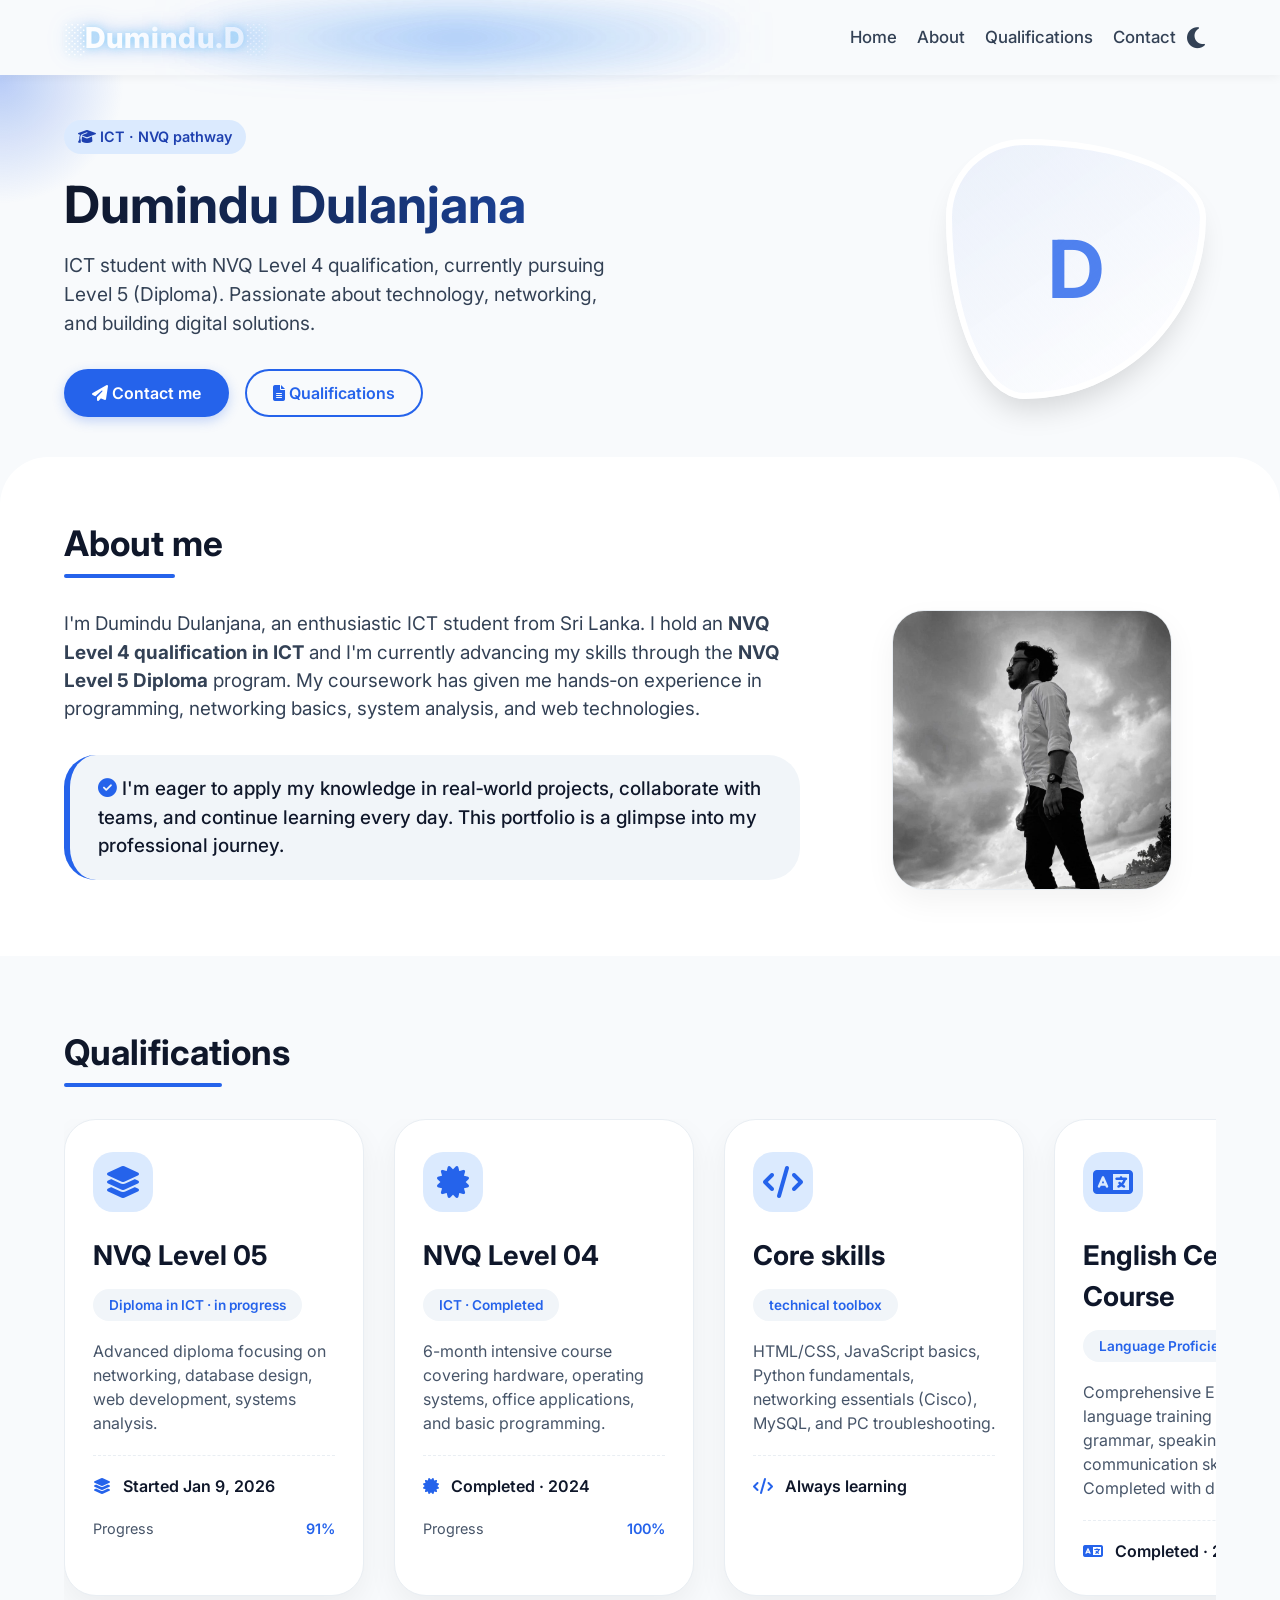
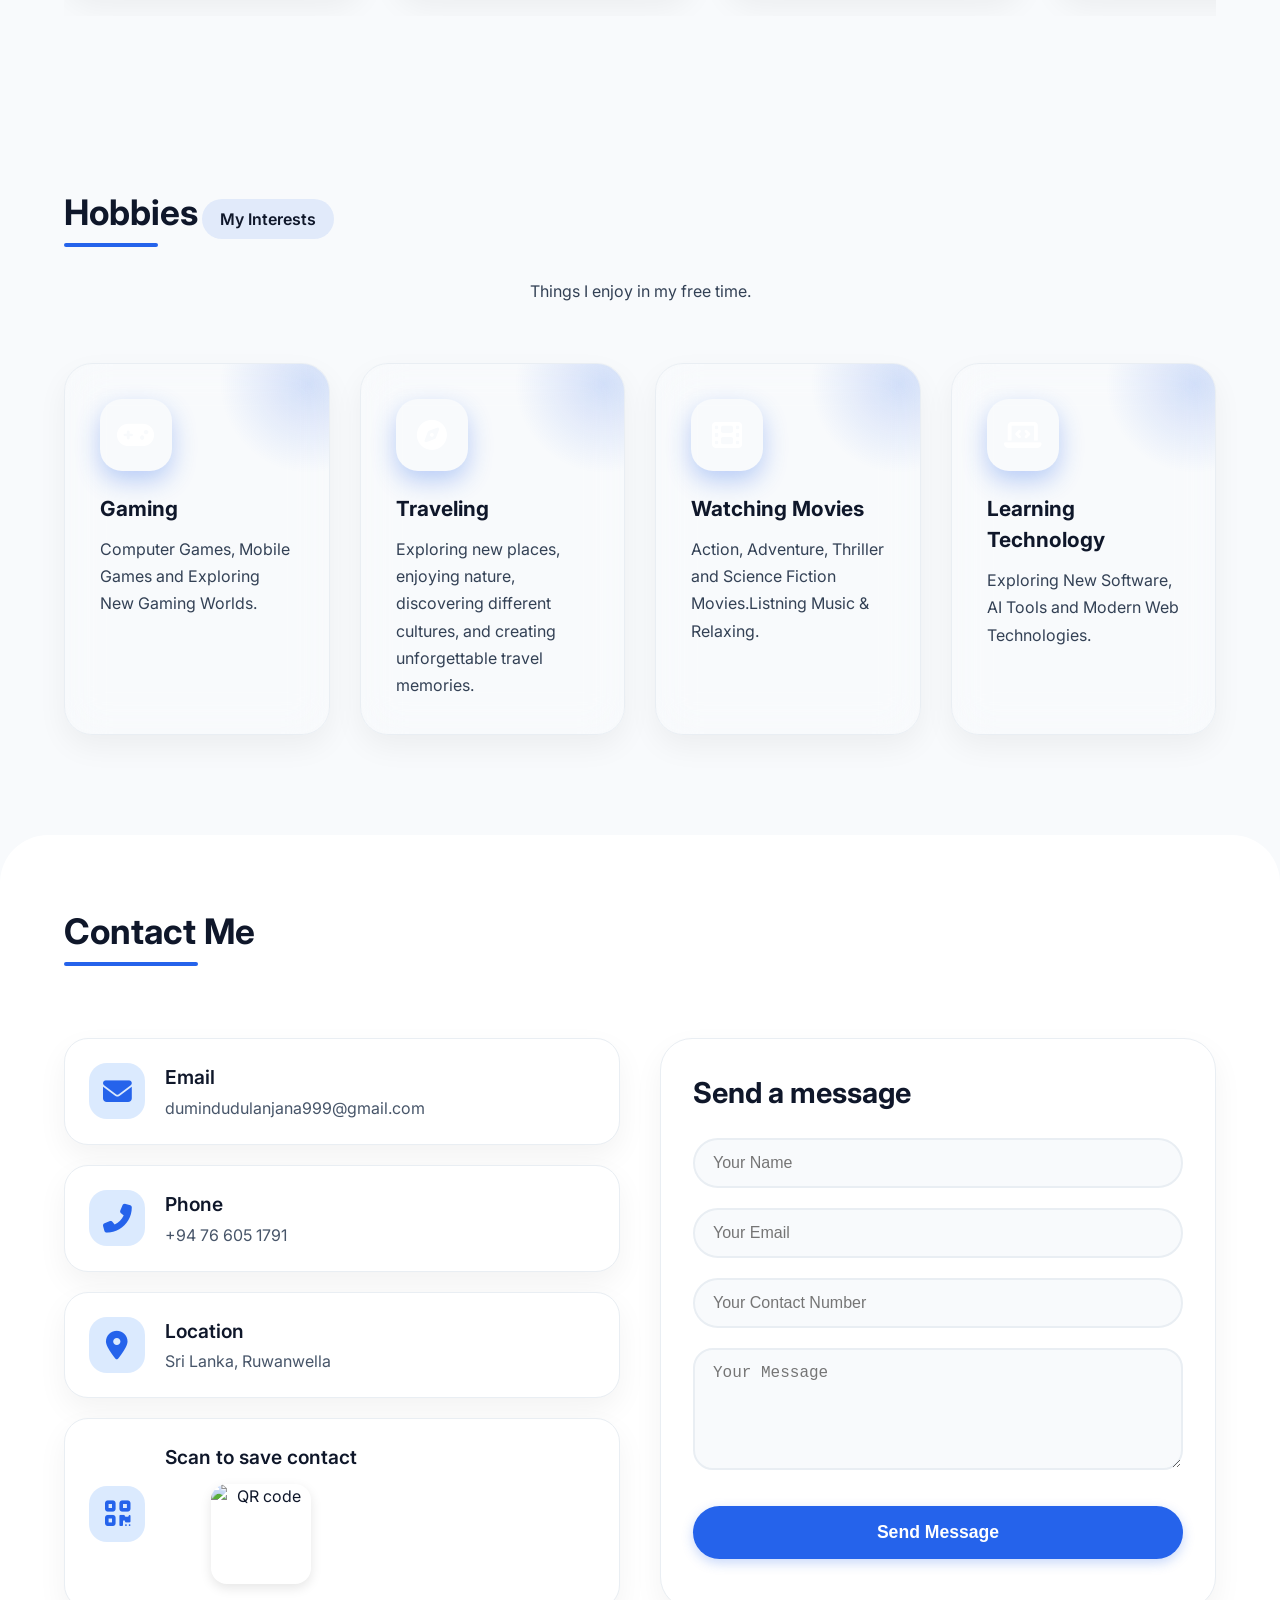
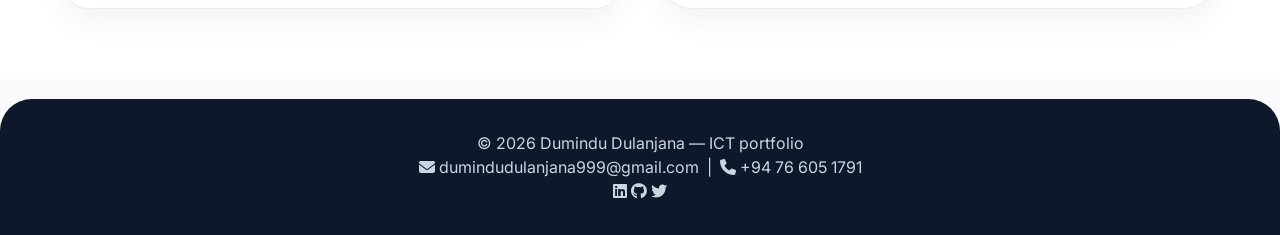
==== commit 519d51ac: "Add files via upload" ====
--- a/index.html
+++ b/index.html
@@ -11,6 +11,7 @@
   <link href="https://fonts.googleapis.com/css2?family=Inter:opsz,wght@14..32,300;14..32,400;14..32,600;14..32,700&display=swap" rel="stylesheet">
   <link rel="stylesheet" href="https://cdnjs.cloudflare.com/ajax/libs/font-awesome/6.0.0-beta3/css/all.min.css">
   <link rel="stylesheet" href="style.css">
+  <link rel="stylesheet" href="https://cdnjs.cloudflare.com/ajax/libs/font-awesome/6.7.2/css/all.min.css">
 </head>
 <body>
 				<div class="cursor-glow"></div>
@@ -106,6 +107,79 @@
         <div id="quals-container" class="cards-grid"></div>
       </div>
     </section>
+	
+	<!-- ================= HOBBIES ================= -->
+<section id="contact" class="hobbies section">
+    <div class="container">
+
+        <div class="section-header">
+			<h2 class="section-title">Hobbies</h2>
+            <span class="section-tag">My Interests</span>
+            <p class="section-subtitle">
+                Things I enjoy in my free time.
+            </p>
+        </div>
+
+        <div class="hobbies-grid">
+
+            <!-- Card -->
+            <div class="hobby-card">
+                <div class="hobby-icon">
+                    <i class="fas fa-gamepad"></i>
+                </div>
+
+                <h3>Gaming</h3>
+
+                <p>
+                    Computer Games, Mobile Games and Exploring New Gaming Worlds.
+                </p>
+            </div>
+			
+			<!-- Card -->
+            <div class="hobby-card">
+				<div class="hobby-icon">
+					<i class="fas fa-compass"></i>
+				</div>
+
+				<h3>Traveling</h3>
+
+				<p>
+					Exploring new places, enjoying nature, discovering different cultures,
+					and creating unforgettable travel memories.
+				</p>
+			</div>
+
+            <!-- Card -->
+            <div class="hobby-card">
+                <div class="hobby-icon">
+                    <i class="fas fa-film"></i>
+                </div>
+
+                <h3>Watching Movies</h3>
+
+                <p>
+                    Action, Adventure, Thriller and Science Fiction Movies.Listning Music & Relaxing.
+                </p>
+            </div>
+
+
+            <!-- Card -->
+            <div class="hobby-card">
+                <div class="hobby-icon">
+                    <i class="fas fa-laptop-code"></i>
+                </div>
+
+                <h3>Learning Technology</h3>
+
+                <p>
+                    Exploring New Software, AI Tools and Modern Web Technologies.
+                </p>
+            </div>
+
+        </div>
+
+    </div>
+</section>
 
     <!-- CONTACT -->
     <section id="contact" class="contact">
--- a/style.css
+++ b/style.css
@@ -463,6 +463,221 @@
 body.dark-mode .progress-bar {
   background-color: #334155;
 }
+
+.contact-card-content p {
+  color: var(--text-muted);
+  text-decoration: none;
+  font-size: 1rem;
+  word-break: break-word;
+}
+
+/* ================= HOBBIES ================= */
+
+.hobbies{
+    padding:100px 0;
+    position:relative;
+}
+
+.section-header{
+    text-align:left;
+    margin-bottom:60px;
+}
+
+.section-tag{
+    display:inline-block;
+    padding:8px 18px;
+    border-radius:50px;
+    background:rgba(37,99,235,.10);
+    color:var(--primary-color);
+    font-weight:600;
+    margin-bottom:15px;
+}
+
+.section-subtitle{
+    color:var(--text-secondary);
+    max-width:600px;
+    margin:auto;
+	text-align:center;
+}
+
+.hobbies-grid{
+    display:grid;
+    grid-template-columns:repeat(auto-fit,minmax(260px,1fr));
+    gap:30px;
+}
+
+/* CARD */
+
+.hobby-card{
+
+    position:relative;
+
+    padding:35px;
+
+    border-radius:28px;
+
+    background:rgba(255,255,255,.05);
+
+    backdrop-filter:blur(20px);
+
+    -webkit-backdrop-filter:blur(20px);
+
+    border:1px solid var(--card-border);
+
+    box-shadow:var(--shadow-card);
+
+    overflow:hidden;
+
+    transition:.4s;
+}
+
+/* Glow */
+
+.hobby-card::before{
+
+    content:"";
+
+    position:absolute;
+
+    width:180px;
+
+    height:180px;
+
+    background:radial-gradient(circle,
+    rgba(37,99,235,.18),
+    transparent 70%);
+
+    top:-70px;
+
+    right:-70px;
+
+    transition:.5s;
+}
+
+.hobby-card:hover{
+
+    transform:translateY(-10px);
+
+    border-color:rgba(37,99,235,.35);
+
+    box-shadow:
+    0 20px 40px rgba(0,0,0,.15),
+    0 0 30px rgba(37,99,235,.18);
+}
+
+.hobby-card:hover::before{
+
+    transform:scale(1.3);
+}
+
+.hobby-icon{
+
+    width:72px;
+
+    height:72px;
+
+    border-radius:22px;
+
+    display:flex;
+
+    align-items:center;
+
+    justify-content:center;
+
+    font-size:30px;
+
+    color:#fff;
+
+    margin-bottom:22px;
+
+    background:linear-gradient(
+    135deg,
+    var(--primary-color),
+    #4f8cff);
+
+    box-shadow:
+    0 10px 25px rgba(37,99,235,.30);
+
+    transition:.35s;
+}
+
+.hobby-card:hover .hobby-icon{
+
+    transform:rotate(-8deg) scale(1.08);
+}
+
+.hobby-card h3{
+
+    font-size:1.3rem;
+
+    color:var(--text-primary);
+
+    margin-bottom:12px;
+}
+
+.hobby-card p{
+
+    color:var(--text-secondary);
+
+    line-height:1.7;
+}
+
+/* Border animation */
+
+.hobby-card::after{
+
+    content:"";
+
+    position:absolute;
+
+    inset:0;
+
+    border-radius:28px;
+
+    padding:1px;
+
+    background:
+    linear-gradient(135deg,
+    transparent,
+    rgba(37,99,235,.35),
+    transparent);
+
+    -webkit-mask:
+    linear-gradient(#fff 0 0) content-box,
+    linear-gradient(#fff 0 0);
+
+    -webkit-mask-composite:xor;
+
+    mask-composite:exclude;
+
+    opacity:0;
+
+    transition:.4s;
+}
+
+.hobby-card:hover::after{
+
+    opacity:1;
+}
+
+/* Mobile */
+
+@media(max-width:768px){
+
+.hobbies{
+
+padding:70px 0;
+
+}
+
+.hobby-card{
+
+padding:28px;
+
+}
+
+}
+
 .contact {
   padding: 70px 0;
   background: var(--bg-secondary);
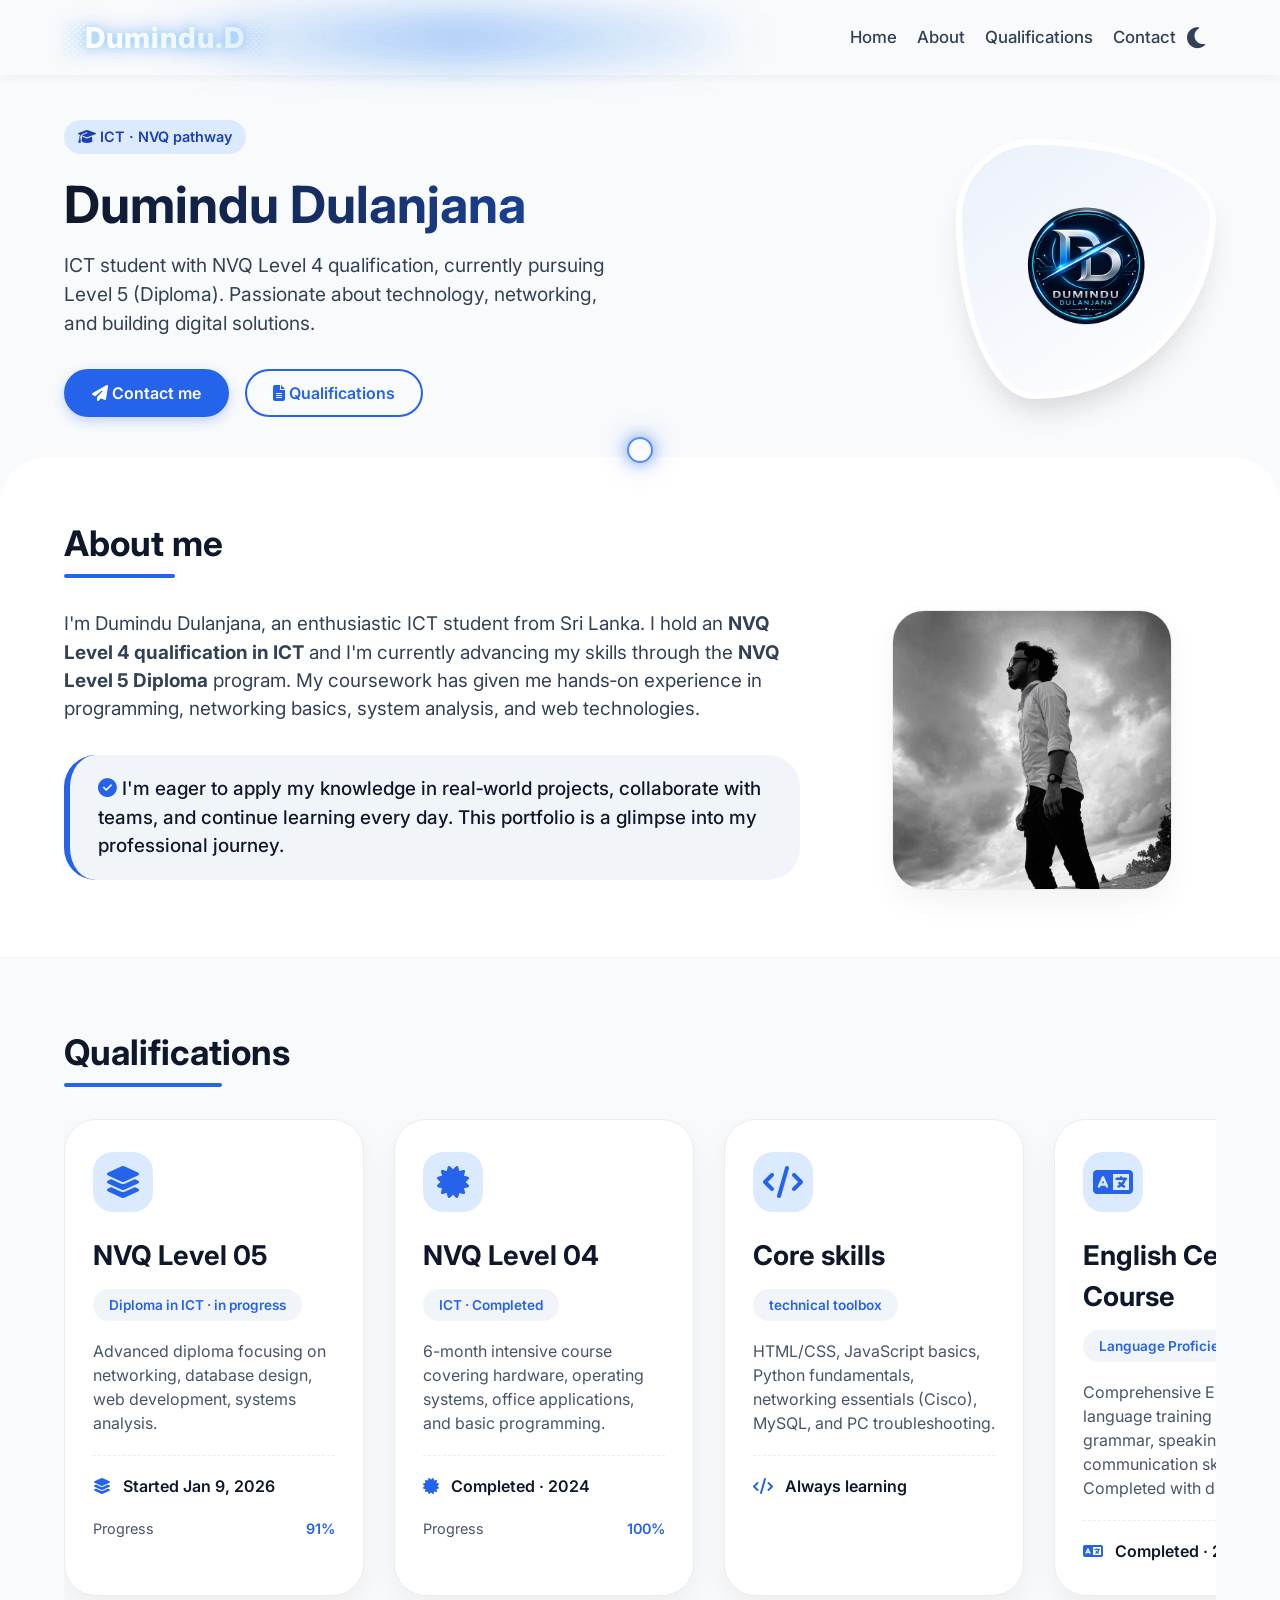
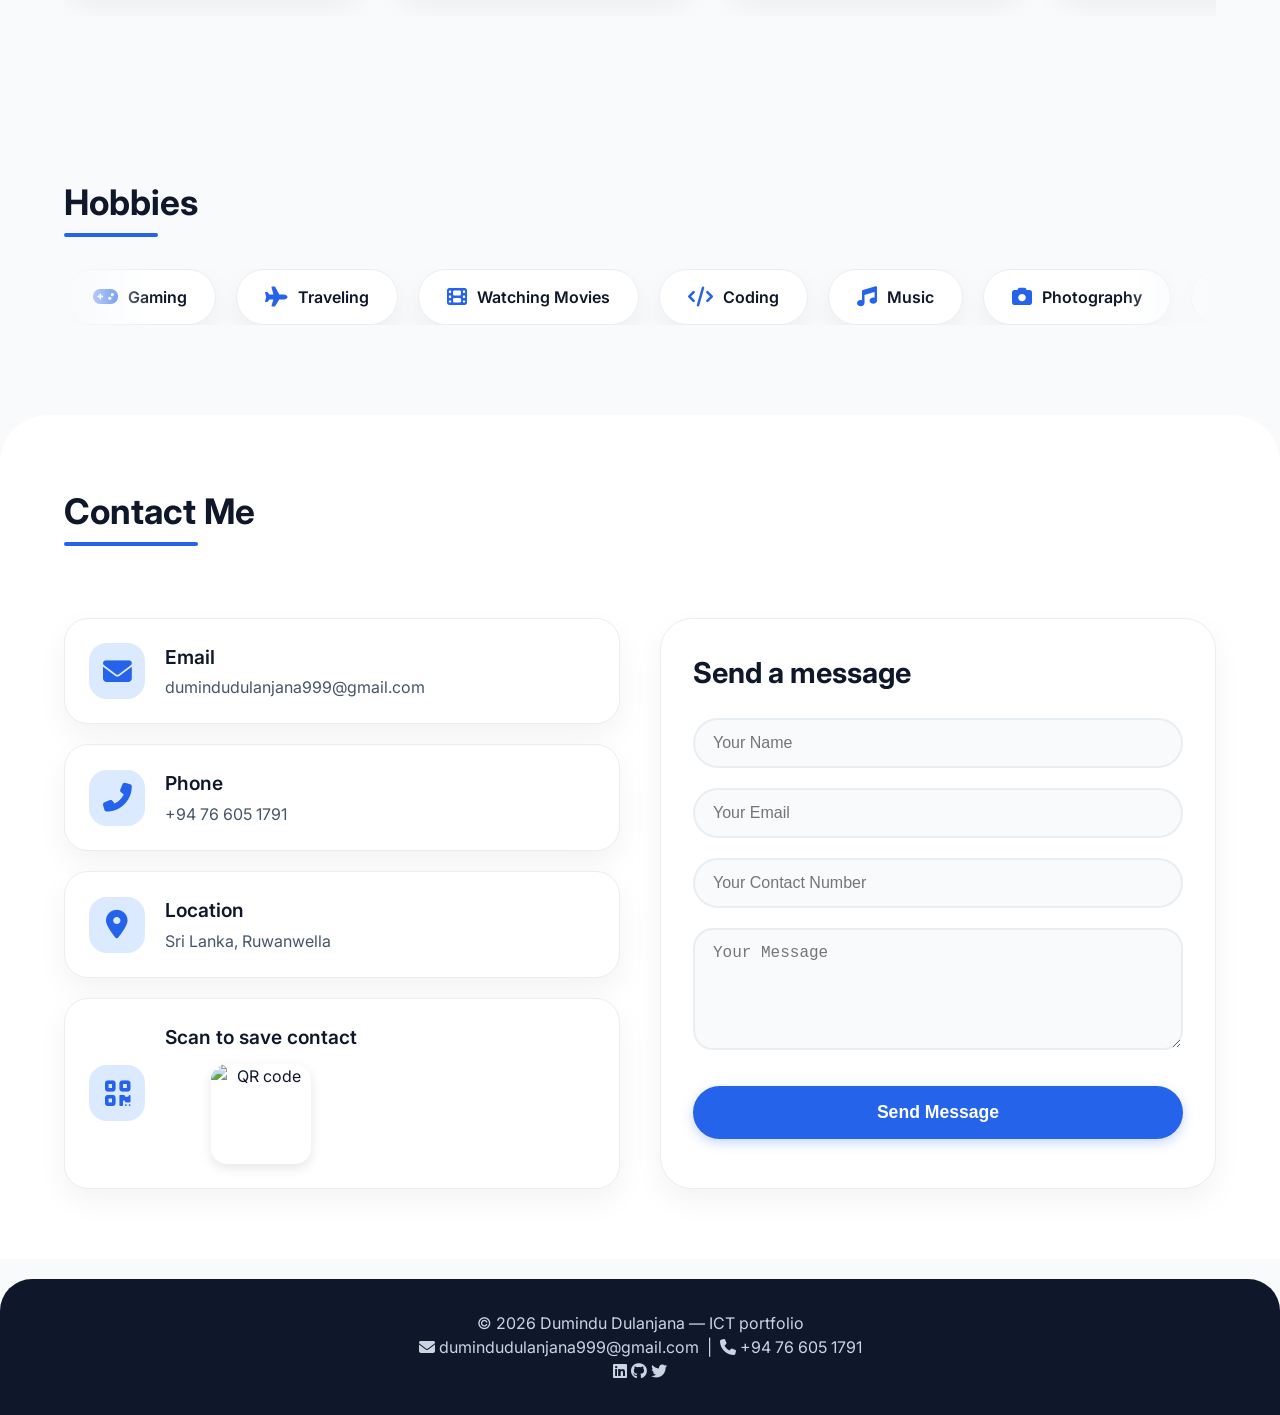
==== commit 9dc583b1: "Add files via upload" ====
--- a/index.html
+++ b/index.html
@@ -15,6 +15,8 @@
 </head>
 <body>
 				<div class="cursor-glow"></div>
+				<div class="cursor-ring"></div>
+				
 	<!-- Loading Screen -->
 	
 	
@@ -75,9 +77,11 @@
             <a href="#qualifications" class="btn btn-outline"><i class="fas fa-file-alt"></i> Qualifications</a>
           </div>
         </div>
-        <div class="hero-image">
-          <div class="avatar-placeholder"><span>D</span></div>
-        </div>
+        
+			<div class="avatar-placeholder">
+				<img src="favicon.png" alt="Dumindu Logo">
+			</div>
+       
       </div>
     </section>
 
@@ -109,71 +113,37 @@
     </section>
 	
 	<!-- ================= HOBBIES ================= -->
-<section id="contact" class="hobbies section">
+<section class="hobbies">
     <div class="container">
 
         <div class="section-header">
-			<h2 class="section-title">Hobbies</h2>
-            <span class="section-tag">My Interests</span>
-            <p class="section-subtitle">
-                Things I enjoy in my free time.
-            </p>
-        </div>
-
-        <div class="hobbies-grid">
-
-            <!-- Card -->
-            <div class="hobby-card">
-                <div class="hobby-icon">
-                    <i class="fas fa-gamepad"></i>
-                </div>
-
-                <h3>Gaming</h3>
-
-                <p>
-                    Computer Games, Mobile Games and Exploring New Gaming Worlds.
-                </p>
-            </div>
-			
-			<!-- Card -->
-            <div class="hobby-card">
-				<div class="hobby-icon">
-					<i class="fas fa-compass"></i>
-				</div>
-
-				<h3>Traveling</h3>
-
-				<p>
-					Exploring new places, enjoying nature, discovering different cultures,
-					and creating unforgettable travel memories.
-				</p>
-			</div>
-
-            <!-- Card -->
-            <div class="hobby-card">
-                <div class="hobby-icon">
-                    <i class="fas fa-film"></i>
-                </div>
-
-                <h3>Watching Movies</h3>
-
-                <p>
-                    Action, Adventure, Thriller and Science Fiction Movies.Listning Music & Relaxing.
-                </p>
-            </div>
-
-
-            <!-- Card -->
-            <div class="hobby-card">
-                <div class="hobby-icon">
-                    <i class="fas fa-laptop-code"></i>
-                </div>
-
-                <h3>Learning Technology</h3>
-
-                <p>
-                    Exploring New Software, AI Tools and Modern Web Technologies.
-                </p>
+            <h2 class="section-title">Hobbies</h2>
+        </div>
+
+        <div class="marquee">
+
+            <div class="marquee-track">
+
+                <!-- Row 1 -->
+                <div class="hobby-chip"><i class="fas fa-gamepad"></i> Gaming</div>
+                <div class="hobby-chip"><i class="fas fa-plane"></i> Traveling</div>
+                <div class="hobby-chip"><i class="fas fa-film"></i> Watching Movies</div>
+                <div class="hobby-chip"><i class="fas fa-code"></i> Coding</div>
+                <div class="hobby-chip"><i class="fas fa-music"></i> Music</div>
+                <div class="hobby-chip"><i class="fas fa-camera"></i> Photography</div>
+                <div class="hobby-chip"><i class="fas fa-book-open"></i> Learning</div>
+                <div class="hobby-chip"><i class="fas fa-robot"></i> AI</div>
+
+                <!-- Duplicate -->
+                <div class="hobby-chip"><i class="fas fa-gamepad"></i> Gaming</div>
+                <div class="hobby-chip"><i class="fas fa-plane"></i> Traveling</div>
+                <div class="hobby-chip"><i class="fas fa-film"></i> Watching Movies</div>
+                <div class="hobby-chip"><i class="fas fa-code"></i> Coding</div>
+                <div class="hobby-chip"><i class="fas fa-music"></i> Music</div>
+                <div class="hobby-chip"><i class="fas fa-camera"></i> Photography</div>
+                <div class="hobby-chip"><i class="fas fa-book-open"></i> Learning</div>
+                <div class="hobby-chip"><i class="fas fa-robot"></i> AI</div>
+
             </div>
 
         </div>
--- a/style.css
+++ b/style.css
@@ -76,7 +76,7 @@
   background: var(--bg-primary);
   backdrop-filter: blur(8px);
   box-shadow: 0 2px 10px rgba(0,0,0,0.05);
-  z-index: 1000;
+  z-index:1000;
   transition: background 0.3s ease;
 }
 body.dark-mode .navbar {
@@ -137,14 +137,13 @@
     display:none;
     font-size:30px;
     color:white;
-    cursor:pointer;
+    
 }
 
 .menu-btn{
     display:none;
     font-size:30px;
     color:var(--text-primary);
-    cursor:pointer;
     user-select:none;
 }
 
@@ -156,7 +155,6 @@
   background: none;
   border: none;
   font-size: 1.5rem;
-  cursor: pointer;
   color: var(--nav-link);
   display: flex;
   align-items: center;
@@ -183,7 +181,6 @@
   transition: background-color 0.2s;
   box-shadow: var(--shadow-sm);
   border: none;
-  cursor: pointer;
   transition:.35s;
 }
 .btn:hover {
@@ -253,23 +250,64 @@
   display: flex;
   justify-content: center;
 }
-.avatar-placeholder {
-  width: 260px;
-  height: 260px;
-  background: var(--bg-avatar);
-  border-radius: 30% 70% 70% 30% / 30% 30% 70% 70%;
-  box-shadow: var(--shadow-avatar);
-  display: flex;
-  align-items: center;
-  justify-content: center;
-  border: 6px solid var(--bg-secondary);
-  transition: border-color 0.3s, background 0.3s;
-}
-.avatar-placeholder span {
-  font-size: 5rem;
-  font-weight: 700;
-  color: var(--btn-primary);
-  opacity: 0.8;
+.avatar-placeholder{
+
+    width:260px;
+    height:260px;
+
+    background:var(--bg-avatar);
+
+    border-radius:30% 70% 70% 30% / 30% 30% 70% 70%;
+
+    box-shadow:var(--shadow-avatar);
+
+    display:flex;
+    align-items:center;
+    justify-content:center;
+
+    border:6px solid var(--bg-secondary);
+
+    overflow:hidden;
+
+    transition:.5s;
+
+}
+
+
+.avatar-placeholder img{
+
+    width:75%;
+    height:75%;
+
+    object-fit:contain;
+
+    transition:.5s;
+
+}
+
+
+/* Hover */
+
+.avatar-placeholder:hover{
+
+    transform:translateY(-10px) scale(1.05);
+
+    box-shadow:
+    0 20px 40px rgba(37,99,235,.35),
+    0 0 30px rgba(37,99,235,.25);
+
+}
+
+
+.avatar-placeholder:hover img{
+
+    transform:
+    scale(1.15)
+    rotate(5deg);
+
+    filter:
+    drop-shadow(0 0 20px rgba(37,99,235,.8));
+
 }
 .section-title {
   font-size: 2.2rem;
@@ -473,206 +511,127 @@
 
 /* ================= HOBBIES ================= */
 
+/* ===============================
+        HOBBIES
+================================ */
+
 .hobbies{
-    padding:100px 0;
+
+    padding:90px 0;
+    overflow:hidden;
+
+}
+
+.marquee{
+
     position:relative;
-}
-
-.section-header{
-    text-align:left;
-    margin-bottom:60px;
-}
-
-.section-tag{
-    display:inline-block;
-    padding:8px 18px;
-    border-radius:50px;
-    background:rgba(37,99,235,.10);
-    color:var(--primary-color);
+    overflow:hidden;
+    width:100%;
+    mask-image:linear-gradient(to right,
+        transparent,
+        black 8%,
+        black 92%,
+        transparent);
+
+}
+
+.marquee-track{
+
+    display:flex;
+    align-items:center;
+    gap:20px;
+
+    width:max-content;
+
+    animation:marqueeMove 24s linear infinite;
+
+}
+
+.marquee:hover .marquee-track{
+
+    animation-play-state:paused;
+
+}
+
+.hobby-chip{
+
+    display:flex;
+    align-items:center;
+    gap:10px;
+
+    padding:15px 28px;
+
+    background:var(--bg-card);
+
+    border:1px solid var(--card-border);
+
+    border-radius:999px;
+
+    white-space:nowrap;
+
+    font-size:16px;
     font-weight:600;
-    margin-bottom:15px;
-}
-
-.section-subtitle{
-    color:var(--text-secondary);
-    max-width:600px;
-    margin:auto;
-	text-align:center;
-}
-
-.hobbies-grid{
-    display:grid;
-    grid-template-columns:repeat(auto-fit,minmax(260px,1fr));
-    gap:30px;
-}
-
-/* CARD */
-
-.hobby-card{
-
-    position:relative;
-
-    padding:35px;
-
-    border-radius:28px;
-
-    background:rgba(255,255,255,.05);
-
-    backdrop-filter:blur(20px);
-
-    -webkit-backdrop-filter:blur(20px);
-
-    border:1px solid var(--card-border);
+
+    color:var(--text-primary);
 
     box-shadow:var(--shadow-card);
 
-    overflow:hidden;
-
-    transition:.4s;
-}
-
-/* Glow */
-
-.hobby-card::before{
-
-    content:"";
-
-    position:absolute;
-
-    width:180px;
-
-    height:180px;
-
-    background:radial-gradient(circle,
-    rgba(37,99,235,.18),
-    transparent 70%);
-
-    top:-70px;
-
-    right:-70px;
-
-    transition:.5s;
-}
-
-.hobby-card:hover{
-
-    transform:translateY(-10px);
-
-    border-color:rgba(37,99,235,.35);
+    transition:.35s;
+
+}
+
+.hobby-chip i{
+
+    color:#2563eb;
+    font-size:20px;
+
+    transition:.35s;
+
+}
+
+.hobby-chip:hover{
+
+    transform:translateY(-6px) scale(1.05);
 
     box-shadow:
-    0 20px 40px rgba(0,0,0,.15),
-    0 0 30px rgba(37,99,235,.18);
-}
-
-.hobby-card:hover::before{
-
-    transform:scale(1.3);
-}
-
-.hobby-icon{
-
-    width:72px;
-
-    height:72px;
-
-    border-radius:22px;
-
-    display:flex;
-
-    align-items:center;
-
-    justify-content:center;
-
-    font-size:30px;
-
-    color:#fff;
-
-    margin-bottom:22px;
-
-    background:linear-gradient(
-    135deg,
-    var(--primary-color),
-    #4f8cff);
-
-    box-shadow:
-    0 10px 25px rgba(37,99,235,.30);
-
-    transition:.35s;
-}
-
-.hobby-card:hover .hobby-icon{
-
-    transform:rotate(-8deg) scale(1.08);
-}
-
-.hobby-card h3{
-
-    font-size:1.3rem;
-
-    color:var(--text-primary);
-
-    margin-bottom:12px;
-}
-
-.hobby-card p{
-
-    color:var(--text-secondary);
-
-    line-height:1.7;
-}
-
-/* Border animation */
-
-.hobby-card::after{
-
-    content:"";
-
-    position:absolute;
-
-    inset:0;
-
-    border-radius:28px;
-
-    padding:1px;
-
-    background:
-    linear-gradient(135deg,
-    transparent,
-    rgba(37,99,235,.35),
-    transparent);
-
-    -webkit-mask:
-    linear-gradient(#fff 0 0) content-box,
-    linear-gradient(#fff 0 0);
-
-    -webkit-mask-composite:xor;
-
-    mask-composite:exclude;
-
-    opacity:0;
-
-    transition:.4s;
-}
-
-.hobby-card:hover::after{
-
-    opacity:1;
-}
-
-/* Mobile */
+    0 12px 30px rgba(37,99,235,.20);
+
+}
+
+.hobby-chip:hover i{
+
+    transform:rotate(-12deg) scale(1.2);
+
+}
+
+@keyframes marqueeMove{
+
+    from{
+
+        transform:translateX(0);
+
+    }
+
+    to{
+
+        transform:translateX(-50%);
+
+    }
+
+}
 
 @media(max-width:768px){
 
-.hobbies{
-
-padding:70px 0;
-
-}
-
-.hobby-card{
-
-padding:28px;
+.hobby-chip{
+
+    padding:12px 22px;
+    font-size:14px;
+
+}
+
+.hobby-chip i{
+
+    font-size:17px;
 
 }
 
@@ -820,7 +779,7 @@
     display:flex;
     justify-content:center;
     align-items:center;
-    z-index:999999;
+    z-index:10001;
     overflow:hidden;
 }
 
@@ -1018,7 +977,6 @@
         display:block;
         font-size:30px;
         color:var(--text-primary);
-        cursor:pointer;
     }
 
     /* Dropdown Menu */
@@ -1066,15 +1024,7 @@
         font-size:2.5rem;
     }
 
-    .avatar-placeholder{
-        width:200px;
-        height:200px;
-    }
-
-    .avatar-placeholder span{
-        font-size:4rem;
-    }
-
+   
     body{
         padding-top:110px;
     }
@@ -1122,30 +1072,37 @@
 ========================== */
 
 .cursor-glow{
-    position:fixed;
-    width:250px;
-    height:250px;
-    border-radius:50%;
-    pointer-events:none;
-
-    background:radial-gradient(circle,
-        rgba(37,99,235,.30) 0%,
-        rgba(37,99,235,.15) 35%,
-        rgba(37,99,235,0) 70%);
-
-    transform:translate(-50%,-50%);
-    z-index:0;
+    position: fixed;
+    left: 0;
+    top: 0;
+
+    width: 320px;
+    height: 320px;
+
+    border-radius: 50%;
+    pointer-events: none;
+
+    background: radial-gradient(circle,
+        rgba(37,99,235,.22) 0%,
+        rgba(59,130,246,.15) 25%,
+        rgba(37,99,235,.08) 45%,
+        transparent 72%);
+
+    transform: translate(-50%, -50%);
+
+    z-index: 9998;
+
+    mix-blend-mode: screen;
+    filter: blur(12px);
 
     transition:
-        left .08s linear,
-        top .08s linear;
-}
-
-/* Make sure page content stays above glow */
-body > *{
-    position:relative;
-    z-index:1;
-}
+        transform .08s linear,
+        opacity .3s ease;
+
+    opacity: .9;
+}
+
+
 
 /* ===========================
       PREMIUM 3D LOGO
@@ -1323,4 +1280,124 @@
 
     }
 
+}
+
+
+/* ==========================
+      PREMIUM CURSOR
+========================== */
+
+body{
+    cursor:none;
+}
+
+.cursor-glow,
+.cursor-ring{
+    position:fixed;
+    left:0;
+    top:0;
+    pointer-events:none;
+    transform:translate(-50%,-50%);
+    transition:width .25s,height .25s,opacity .25s;
+}
+
+.cursor-glow{
+
+    width:320px;
+    height:320px;
+    border-radius:50%;
+
+    background:
+    radial-gradient(circle,
+    rgba(37,99,235,.22) 0%,
+    rgba(37,99,235,.15) 30%,
+    rgba(37,99,235,.08) 55%,
+    transparent 72%);
+
+    filter:blur(14px);
+
+    mix-blend-mode:screen;
+
+    z-index:9999;
+}
+
+.cursor-ring{
+
+    width:26px;
+    height:26px;
+
+    border:2px solid #4f8cff;
+    border-radius:50%;
+
+    z-index:9999;
+
+    box-shadow:
+    0 0 15px rgba(37,99,235,.55),
+    0 0 30px rgba(37,99,235,.25);
+}
+
+.cursor-hover{
+
+    width:46px;
+    height:46px;
+}
+
+.cursor-glow-hover{
+
+    width:420px;
+    height:420px;
+    opacity:1;
+}
+
+@media(max-width:768px){
+
+    .cursor-glow,
+    .cursor-ring{
+        display:none;
+    }
+
+    body{
+        cursor:auto;
+    }
+
+}
+
+
+/* ==========================
+      CURSOR PARTICLES
+========================== */
+
+.cursor-particle{
+    position:fixed;
+    width:8px;
+    height:8px;
+    border-radius:50%;
+    pointer-events:none;
+
+    background:#4f8cff;
+
+    box-shadow:
+        0 0 8px #4f8cff,
+        0 0 16px #2563eb,
+        0 0 24px #38bdf8;
+
+    z-index:9997;
+
+    opacity:1;
+
+    animation:particleFade .8s linear forwards;
+}
+
+@keyframes particleFade{
+
+    0%{
+        opacity:1;
+        transform:translate(-50%,-50%) scale(1);
+    }
+
+    100%{
+        opacity:0;
+        transform:translate(-50%,-50%) scale(.2);
+    }
+
 }
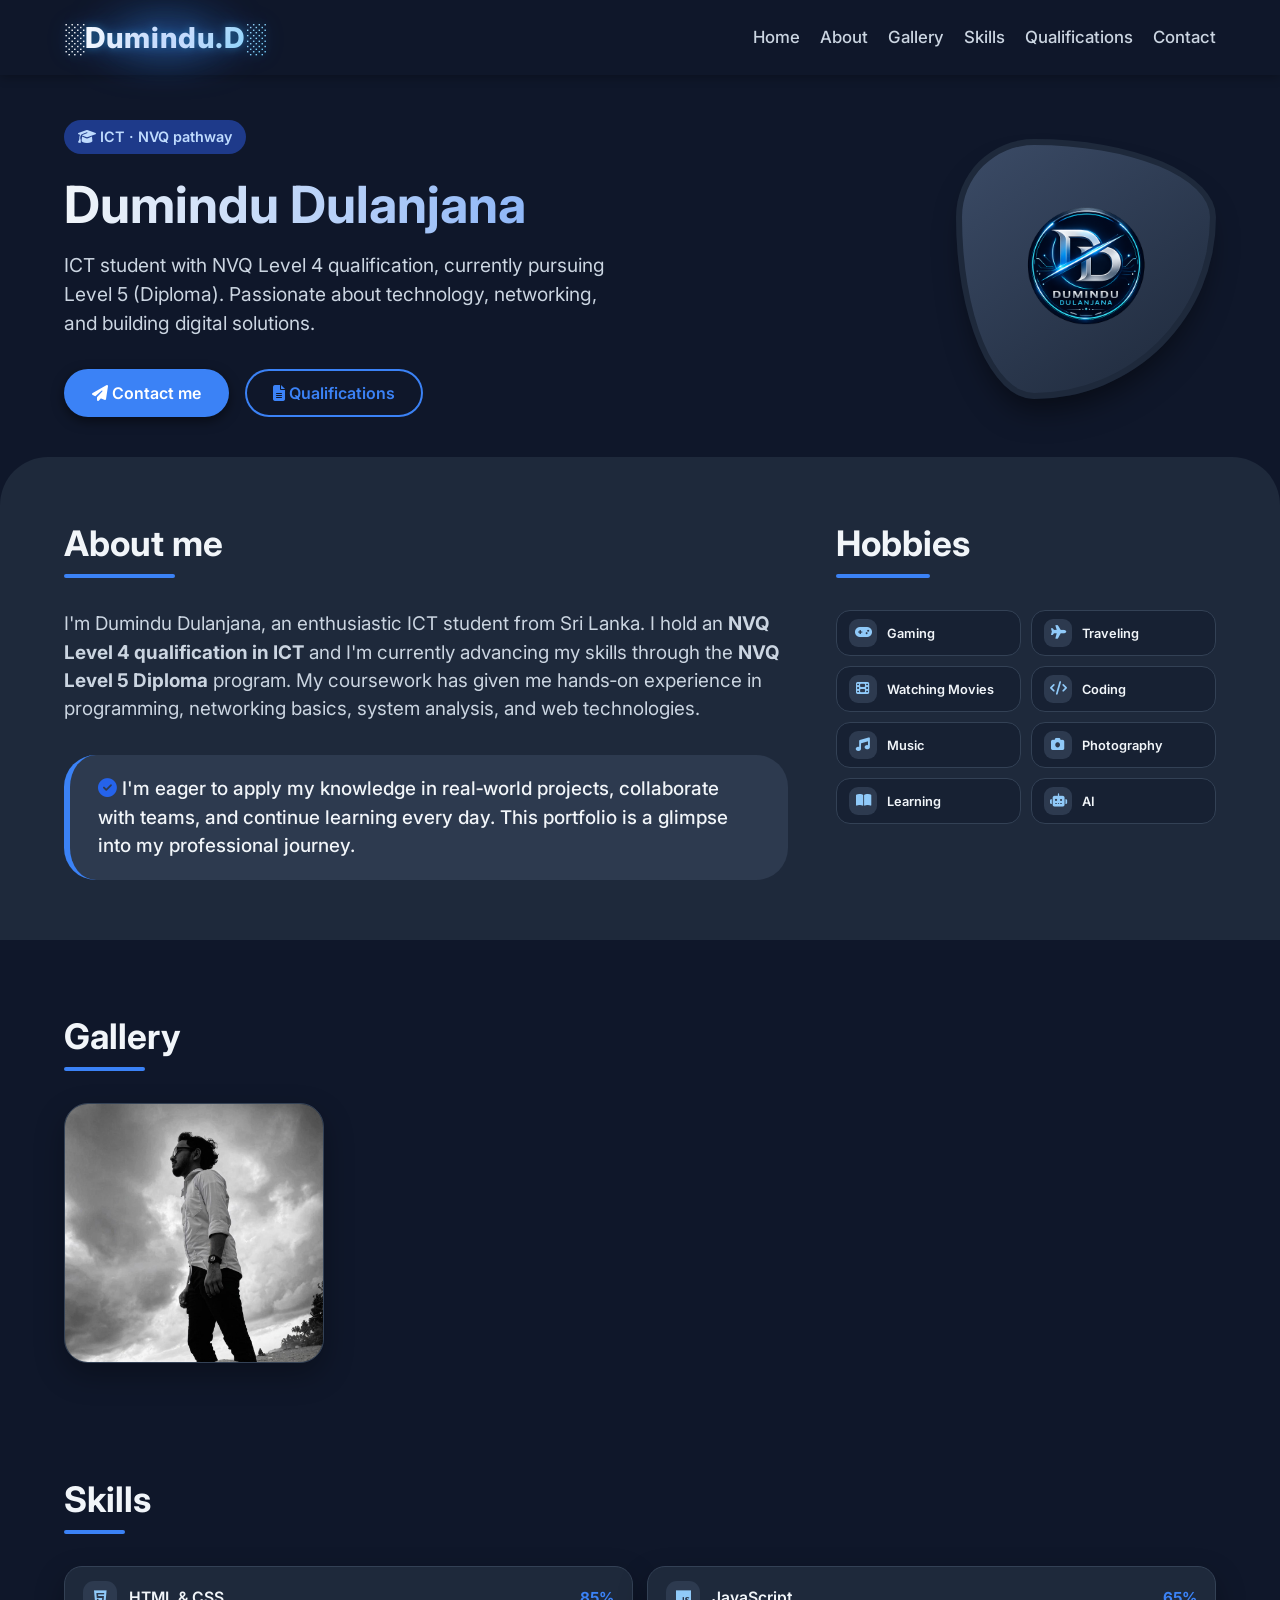
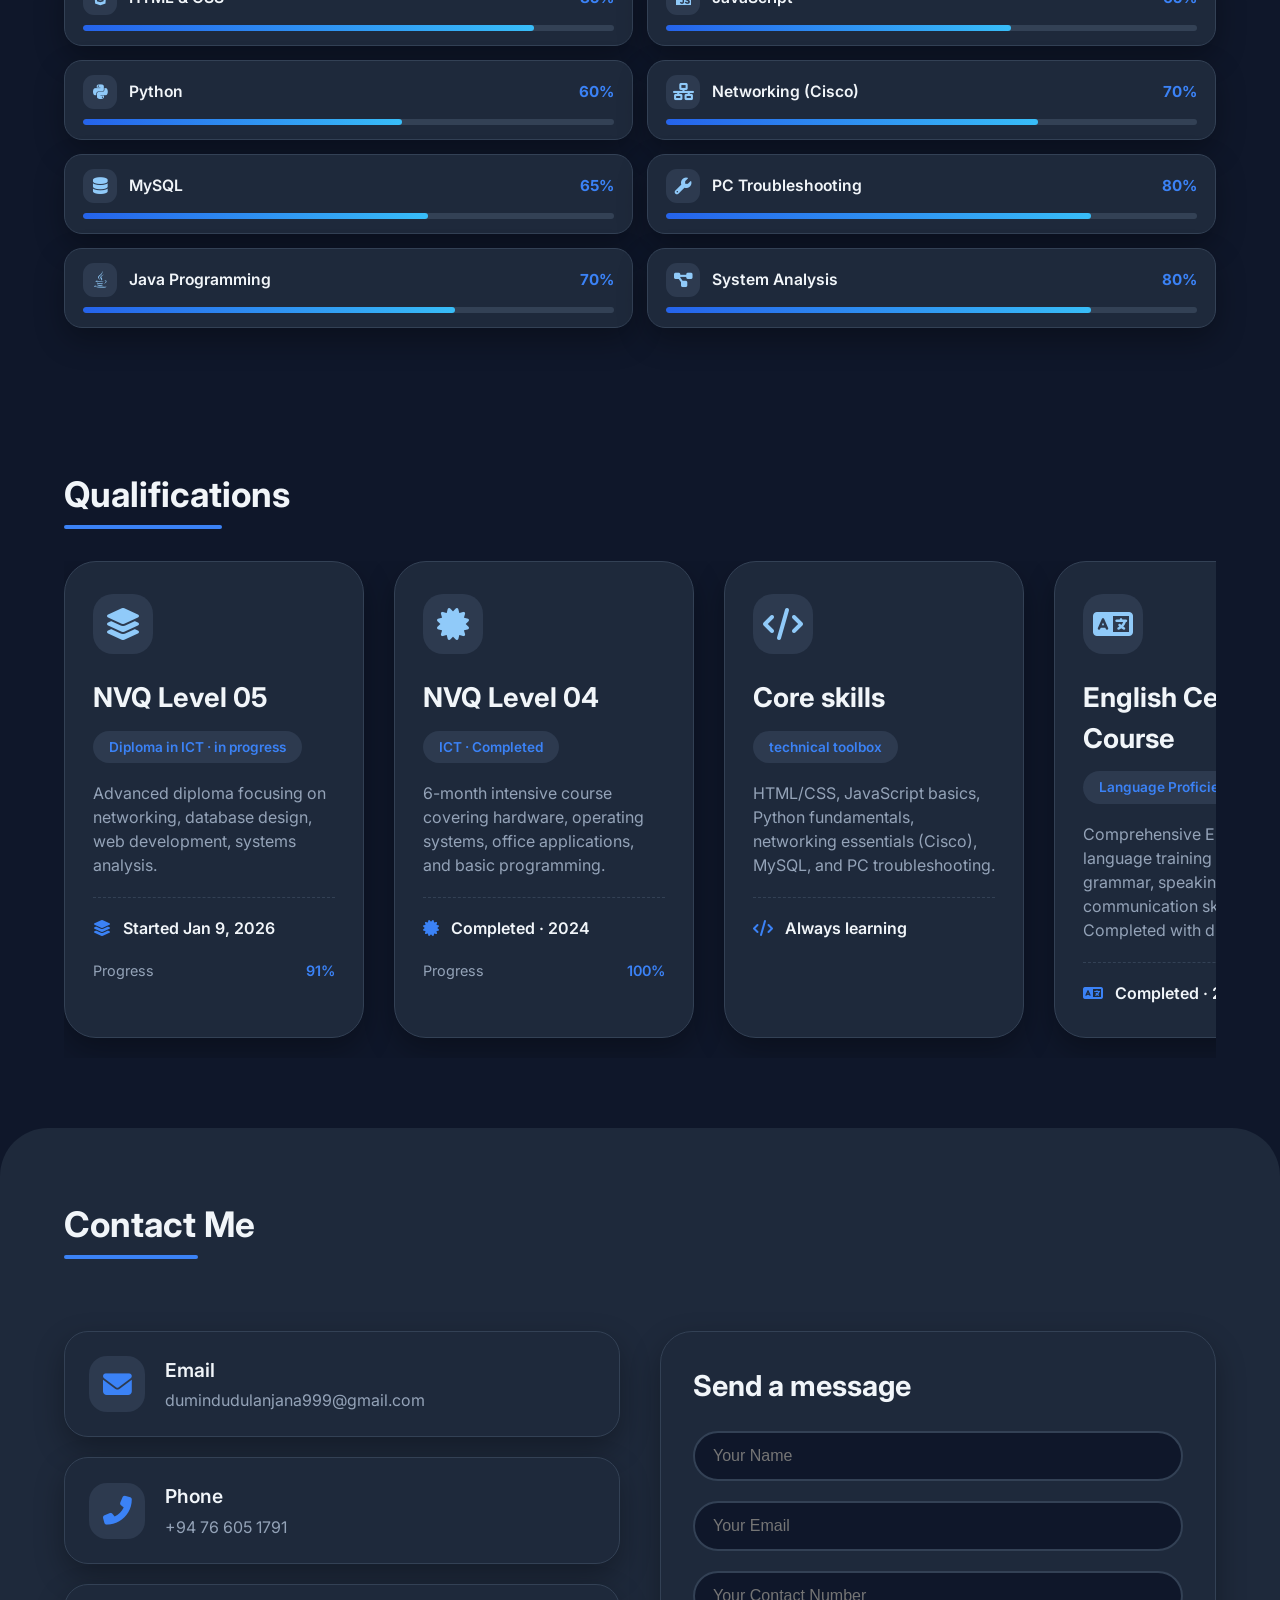
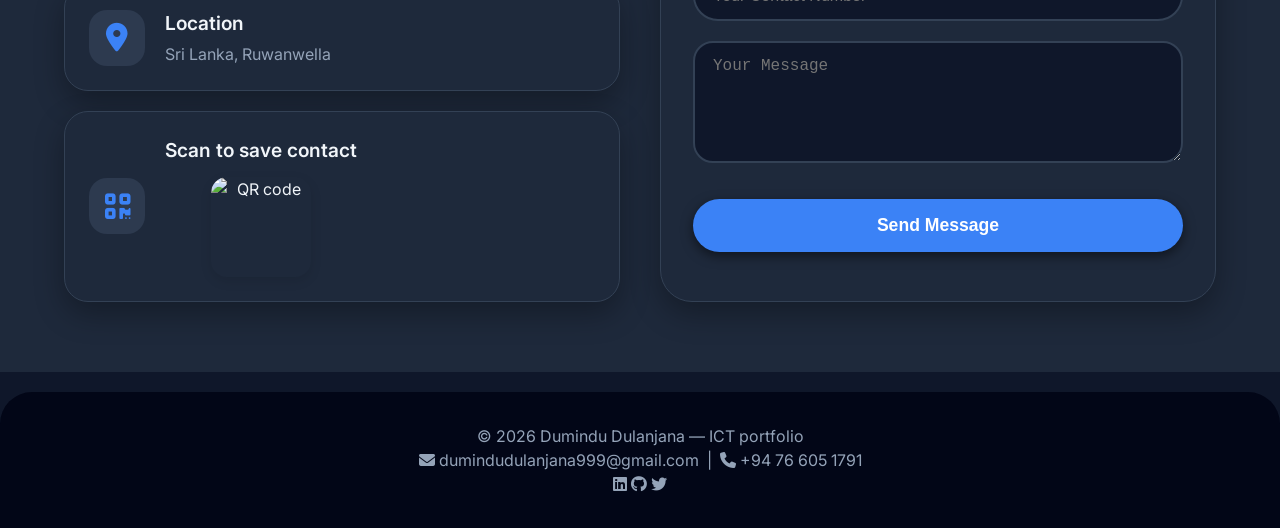
==== commit e6d68489: "Add files via upload" ====
--- a/index.html
+++ b/index.html
@@ -3,6 +3,8 @@
 <head>
   <meta charset="UTF-8">
   <meta name="viewport" content="width=device-width, initial-scale=1.0">
+  <meta name="color-scheme" content="dark">
+  <meta name="theme-color" content="#0f172a">
   <title>Dumindu Dulanjana · Portfolio</title>
 	<link rel="icon" type="image/png" href="favicon.png">
   <!-- Google Fonts + Font Awesome -->
@@ -10,13 +12,10 @@
   <link rel="preconnect" href="https://fonts.gstatic.com" crossorigin>
   <link href="https://fonts.googleapis.com/css2?family=Inter:opsz,wght@14..32,300;14..32,400;14..32,600;14..32,700&display=swap" rel="stylesheet">
   <link rel="stylesheet" href="https://cdnjs.cloudflare.com/ajax/libs/font-awesome/6.0.0-beta3/css/all.min.css">
-  <link rel="stylesheet" href="style.css">
+  <link rel="stylesheet" href="style.css?v=14">
   <link rel="stylesheet" href="https://cdnjs.cloudflare.com/ajax/libs/font-awesome/6.7.2/css/all.min.css">
 </head>
 <body>
-				<div class="cursor-glow"></div>
-				<div class="cursor-ring"></div>
-				
 	<!-- Loading Screen -->
 	
 	
@@ -48,14 +47,13 @@
       <ul class="nav-links">
         <li><a href="#home">Home</a></li>
         <li><a href="#about">About</a></li>
+        <li><a href="#gallery">Gallery</a></li>
+        <li><a href="#skills">Skills</a></li>
         <li><a href="#qualifications">Qualifications</a></li>
         <li><a href="#contact">Contact</a></li>
 		</ul>
 	
 		<div class="nav-right">
-        <button id="theme-toggle" class="theme-toggle" aria-label="Toggle dark mode">
-          <i class="fas fa-moon"></i>
-        </button>
 		
 		<div class="menu-btn" id="menu-btn">
         ☰
@@ -86,19 +84,129 @@
     </section>
 
     <!-- ABOUT (with photo) -->
-    <section id="about" class="about" > 
-      <div class="container">
-        <h2 class="section-title">About me</h2>
+    <section id="about" class="about">
+      <div class="container">
         <div class="about-grid">
+
+          <!-- LEFT: About me text -->
           <div class="about-text">
+            <h2 class="section-title">About me</h2>
             <p>I'm Dumindu Dulanjana, an enthusiastic ICT student from Sri Lanka. I hold an <strong>NVQ Level 4 qualification in ICT</strong> and I'm currently advancing my skills through the <strong>NVQ Level 5 Diploma</strong> program. My coursework has given me hands‑on experience in programming, networking basics, system analysis, and web technologies.</p>
             <div class="about-highlight">
               <i class="fas fa-check-circle" style="color:#2563eb;"></i>
               I'm eager to apply my knowledge in real‑world projects, collaborate with teams, and continue learning every day. This portfolio is a glimpse into my professional journey.
             </div>
           </div>
-          <div class="about-photo">
-            <img src="itsme.jpg" alt="Dumindu Dulanjana">
+
+          <!-- RIGHT: Hobbies -->
+          <div class="hobby-showcase">
+            <!-- Photo removed for now. To bring it back, add this inside the right column:
+            <div class="about-photo"><img src="itsme.jpg" alt="Dumindu Dulanjana"></div>
+            -->
+            <h2 class="section-title">Hobbies</h2>
+            <div class="hobby-grid">
+            <div class="hobby-card"><i class="fas fa-gamepad"></i><span>Gaming</span></div>
+            <div class="hobby-card"><i class="fas fa-plane"></i><span>Traveling</span></div>
+            <div class="hobby-card"><i class="fas fa-film"></i><span>Watching Movies</span></div>
+            <div class="hobby-card"><i class="fas fa-code"></i><span>Coding</span></div>
+            <div class="hobby-card"><i class="fas fa-music"></i><span>Music</span></div>
+            <div class="hobby-card"><i class="fas fa-camera"></i><span>Photography</span></div>
+            <div class="hobby-card"><i class="fas fa-book-open"></i><span>Learning</span></div>
+            <div class="hobby-card"><i class="fas fa-robot"></i><span>AI</span></div>
+            </div>
+          </div>
+
+        </div>
+      </div>
+    </section>
+
+    <!-- GALLERY -->
+    <section id="gallery" class="gallery">
+      <div class="container">
+        <h2 class="section-title">Gallery</h2>
+        <div class="gallery-grid">
+          <figure class="gallery-item">
+            <img src="itsme.jpg" alt="Dumindu Dulanjana" loading="lazy">
+          </figure>
+
+          <!-- ADD MORE IMAGES: copy the block below, paste it above this comment,
+               and change the image file name (put the image file in the same folder).
+          <figure class="gallery-item">
+            <img src="your-image.jpg" alt="Short description" loading="lazy">
+          </figure>
+          -->
+        </div>
+      </div>
+    </section>
+
+    <!-- SKILLS -->
+    <section id="skills" class="skills">
+      <div class="container">
+        <h2 class="section-title">Skills</h2>
+        <div class="skills-grid">
+          <div class="skill-card">
+            <div class="skill-top">
+              <div class="skill-icon"><i class="fab fa-html5"></i></div>
+              <span class="skill-name">HTML &amp; CSS</span>
+              <span class="skill-percent">85%</span>
+            </div>
+            <div class="skill-bar"><div class="skill-fill" style="--p:85%;"></div></div>
+          </div>
+          <div class="skill-card">
+            <div class="skill-top">
+              <div class="skill-icon"><i class="fab fa-js"></i></div>
+              <span class="skill-name">JavaScript</span>
+              <span class="skill-percent">65%</span>
+            </div>
+            <div class="skill-bar"><div class="skill-fill" style="--p:65%;"></div></div>
+          </div>
+          <div class="skill-card">
+            <div class="skill-top">
+              <div class="skill-icon"><i class="fab fa-python"></i></div>
+              <span class="skill-name">Python</span>
+              <span class="skill-percent">60%</span>
+            </div>
+            <div class="skill-bar"><div class="skill-fill" style="--p:60%;"></div></div>
+          </div>
+          <div class="skill-card">
+            <div class="skill-top">
+              <div class="skill-icon"><i class="fas fa-network-wired"></i></div>
+              <span class="skill-name">Networking (Cisco)</span>
+              <span class="skill-percent">70%</span>
+            </div>
+            <div class="skill-bar"><div class="skill-fill" style="--p:70%;"></div></div>
+          </div>
+          <div class="skill-card">
+            <div class="skill-top">
+              <div class="skill-icon"><i class="fas fa-database"></i></div>
+              <span class="skill-name">MySQL</span>
+              <span class="skill-percent">65%</span>
+            </div>
+            <div class="skill-bar"><div class="skill-fill" style="--p:65%;"></div></div>
+          </div>
+          <div class="skill-card">
+            <div class="skill-top">
+              <div class="skill-icon"><i class="fas fa-wrench"></i></div>
+              <span class="skill-name">PC Troubleshooting</span>
+              <span class="skill-percent">80%</span>
+            </div>
+            <div class="skill-bar"><div class="skill-fill" style="--p:80%;"></div></div>
+          </div>
+          <div class="skill-card">
+            <div class="skill-top">
+              <div class="skill-icon"><i class="fab fa-java"></i></div>
+              <span class="skill-name">Java Programming</span>
+              <span class="skill-percent">70%</span>
+            </div>
+            <div class="skill-bar"><div class="skill-fill" style="--p:70%;"></div></div>
+          </div>
+          <div class="skill-card">
+            <div class="skill-top">
+              <div class="skill-icon"><i class="fas fa-diagram-project"></i></div>
+              <span class="skill-name">System Analysis</span>
+              <span class="skill-percent">80%</span>
+            </div>
+            <div class="skill-bar"><div class="skill-fill" style="--p:80%;"></div></div>
           </div>
         </div>
       </div>
@@ -111,45 +219,6 @@
         <div id="quals-container" class="cards-grid"></div>
       </div>
     </section>
-	
-	<!-- ================= HOBBIES ================= -->
-<section class="hobbies">
-    <div class="container">
-
-        <div class="section-header">
-            <h2 class="section-title">Hobbies</h2>
-        </div>
-
-        <div class="marquee">
-
-            <div class="marquee-track">
-
-                <!-- Row 1 -->
-                <div class="hobby-chip"><i class="fas fa-gamepad"></i> Gaming</div>
-                <div class="hobby-chip"><i class="fas fa-plane"></i> Traveling</div>
-                <div class="hobby-chip"><i class="fas fa-film"></i> Watching Movies</div>
-                <div class="hobby-chip"><i class="fas fa-code"></i> Coding</div>
-                <div class="hobby-chip"><i class="fas fa-music"></i> Music</div>
-                <div class="hobby-chip"><i class="fas fa-camera"></i> Photography</div>
-                <div class="hobby-chip"><i class="fas fa-book-open"></i> Learning</div>
-                <div class="hobby-chip"><i class="fas fa-robot"></i> AI</div>
-
-                <!-- Duplicate -->
-                <div class="hobby-chip"><i class="fas fa-gamepad"></i> Gaming</div>
-                <div class="hobby-chip"><i class="fas fa-plane"></i> Traveling</div>
-                <div class="hobby-chip"><i class="fas fa-film"></i> Watching Movies</div>
-                <div class="hobby-chip"><i class="fas fa-code"></i> Coding</div>
-                <div class="hobby-chip"><i class="fas fa-music"></i> Music</div>
-                <div class="hobby-chip"><i class="fas fa-camera"></i> Photography</div>
-                <div class="hobby-chip"><i class="fas fa-book-open"></i> Learning</div>
-                <div class="hobby-chip"><i class="fas fa-robot"></i> AI</div>
-
-            </div>
-
-        </div>
-
-    </div>
-</section>
 
     <!-- CONTACT -->
     <section id="contact" class="contact">
@@ -204,11 +273,13 @@
   <footer class="footer">
     <div class="container">
       <p>© 2026 Dumindu Dulanjana — ICT portfolio</p>
-      <p><i class="fas fa-envelope"></i> dumindudulanjana999@gmail.com &nbsp;|&nbsp; <i class="fas fa-phone"></i> +94 76 605 1791</p>
+      <p id="footer-contact"><i class="fas fa-envelope"></i> dumindudulanjana999@gmail.com &nbsp;|&nbsp; <i class="fas fa-phone"></i> +94 76 605 1791</p>
       <div><a href="#"><i class="fab fa-linkedin"></i></a> <a href="#"><i class="fab fa-github"></i></a> <a href="#"><i class="fab fa-twitter"></i></a></div>
     </div>
   </footer>
 
-  <script src="script.js"></script>
+  <script src="firebase-config.js"></script>
+  <script src="script.js?v=6"></script>
+  <script src="site-data.js?v=1"></script>
 </body>
 </html>
--- a/style.css
+++ b/style.css
@@ -1,31 +1,6 @@
-/* ===== CSS variables (light mode default) ===== */
+/* ===== CSS variables (dark theme – always on) ===== */
 :root {
-  --bg-primary: #f8fafc;
-  --bg-secondary: white;
-  --bg-card: white;
-  --bg-avatar: linear-gradient(145deg, #2563eb10, #ffffff);
-  --text-primary: #0f172a;
-  --text-secondary: #334155;
-  --text-muted: #475569;
-  --nav-link: #334155;
-  --badge-bg: #dbeafe;
-  --badge-text: #1e40af;
-  --card-border: #e9eef3;
-  --highlight-bg: #f1f5f9;
-  --footer-bg: #0f172a;
-  --footer-text: #cbd5e1;
-  --btn-primary: #2563eb;
-  --btn-primary-hover: #1d4ed8;
-  --icon-bg: #dbeafe;
-  --icon-color: #2563eb;
-  --contact-container-bg: linear-gradient(145deg, #f1f5f9, #ffffff);
-  --qr-bg: #0f172a;
-  --qr-bg-stripe: repeating-linear-gradient(45deg, #1e293b, #1e293b 8px, #334155 8px, #334155 16px);
-  --shadow-sm: 0 4px 12px rgba(37, 99, 235, 0.25);
-  --shadow-card: 0 12px 30px rgba(0,0,0,0.05);
-  --shadow-avatar: 0 20px 30px -10px rgba(0,0,0,0.15);
-}
-body.dark-mode {
+  color-scheme: dark;
   --bg-primary: #0f172a;
   --bg-secondary: #1e293b;
   --bg-card: #1e293b;
@@ -51,6 +26,7 @@
   --shadow-card: 0 12px 30px rgba(0,0,0,0.3);
   --shadow-avatar: 0 20px 30px -10px rgba(0,0,0,0.5);
 }
+html { background-color: #0f172a; color-scheme: dark; }
 * { margin: 0; padding: 0; box-sizing: border-box; }
 body {
   font-family: "Inter", sans-serif;
@@ -75,13 +51,9 @@
   width: 100%;
   background: var(--bg-primary);
   backdrop-filter: blur(8px);
-  box-shadow: 0 2px 10px rgba(0,0,0,0.05);
+  box-shadow: 0 2px 10px rgba(0,0,0,0.3);
   z-index:1000;
   transition: background 0.3s ease;
-}
-body.dark-mode .navbar {
-  background: var(--bg-primary);
-  box-shadow: 0 2px 10px rgba(0,0,0,0.3);
 }
 .nav-container {
   display: flex;
@@ -151,25 +123,6 @@
 
 
 
-.theme-toggle {
-  background: none;
-  border: none;
-  font-size: 1.5rem;
-  color: var(--nav-link);
-  display: flex;
-  align-items: center;
-  justify-content: center;
-  padding: 5px;
-  border-radius: 50%;
-  width: 40px;
-  height: 40px;
-  transition: background-color 0.2s, color 0.2s;
-  justify-content:center;
-}
-.theme-toggle:hover {
-  background-color: var(--badge-bg);
-  color: var(--badge-text);
-}
 .btn {
   display: inline-block;
   background-color: var(--btn-primary);
@@ -498,9 +451,6 @@
   border-radius: 20px;
   transition: width 1s cubic-bezier(0.4, 0, 0.2, 1);
 }
-body.dark-mode .progress-bar {
-  background-color: #334155;
-}
 
 .contact-card-content p {
   color: var(--text-muted);
@@ -509,133 +459,6 @@
   word-break: break-word;
 }
 
-/* ================= HOBBIES ================= */
-
-/* ===============================
-        HOBBIES
-================================ */
-
-.hobbies{
-
-    padding:90px 0;
-    overflow:hidden;
-
-}
-
-.marquee{
-
-    position:relative;
-    overflow:hidden;
-    width:100%;
-    mask-image:linear-gradient(to right,
-        transparent,
-        black 8%,
-        black 92%,
-        transparent);
-
-}
-
-.marquee-track{
-
-    display:flex;
-    align-items:center;
-    gap:20px;
-
-    width:max-content;
-
-    animation:marqueeMove 24s linear infinite;
-
-}
-
-.marquee:hover .marquee-track{
-
-    animation-play-state:paused;
-
-}
-
-.hobby-chip{
-
-    display:flex;
-    align-items:center;
-    gap:10px;
-
-    padding:15px 28px;
-
-    background:var(--bg-card);
-
-    border:1px solid var(--card-border);
-
-    border-radius:999px;
-
-    white-space:nowrap;
-
-    font-size:16px;
-    font-weight:600;
-
-    color:var(--text-primary);
-
-    box-shadow:var(--shadow-card);
-
-    transition:.35s;
-
-}
-
-.hobby-chip i{
-
-    color:#2563eb;
-    font-size:20px;
-
-    transition:.35s;
-
-}
-
-.hobby-chip:hover{
-
-    transform:translateY(-6px) scale(1.05);
-
-    box-shadow:
-    0 12px 30px rgba(37,99,235,.20);
-
-}
-
-.hobby-chip:hover i{
-
-    transform:rotate(-12deg) scale(1.2);
-
-}
-
-@keyframes marqueeMove{
-
-    from{
-
-        transform:translateX(0);
-
-    }
-
-    to{
-
-        transform:translateX(-50%);
-
-    }
-
-}
-
-@media(max-width:768px){
-
-.hobby-chip{
-
-    padding:12px 22px;
-    font-size:14px;
-
-}
-
-.hobby-chip i{
-
-    font-size:17px;
-
-}
-
-}
 
 .contact {
   padding: 70px 0;
@@ -1067,43 +890,6 @@
 }
 
 
-/* ==========================
-   Mouse Glow Effect
-========================== */
-
-.cursor-glow{
-    position: fixed;
-    left: 0;
-    top: 0;
-
-    width: 320px;
-    height: 320px;
-
-    border-radius: 50%;
-    pointer-events: none;
-
-    background: radial-gradient(circle,
-        rgba(37,99,235,.22) 0%,
-        rgba(59,130,246,.15) 25%,
-        rgba(37,99,235,.08) 45%,
-        transparent 72%);
-
-    transform: translate(-50%, -50%);
-
-    z-index: 9998;
-
-    mix-blend-mode: screen;
-    filter: blur(12px);
-
-    transition:
-        transform .08s linear,
-        opacity .3s ease;
-
-    opacity: .9;
-}
-
-
-
 /* ===========================
       PREMIUM 3D LOGO
 =========================== */
@@ -1283,121 +1069,306 @@
 }
 
 
-/* ==========================
-      PREMIUM CURSOR
-========================== */
-
-body{
-    cursor:none;
-}
-
-.cursor-glow,
-.cursor-ring{
+/* ===========================
+   MOBILE FINE-TUNING (smaller text & icons)
+=========================== */
+@media (max-width:768px){
+
+    .container{ padding:0 18px; }
+    body{ padding-top:72px; }
+
+    /* Navbar */
+    .nav-container{ width:100%; max-width:100%; padding:12px 18px; }
+    .logo{ max-width:none; overflow:visible; }
+    .logo{ font-size:1.1rem; }
+    .menu-btn{ font-size:24px; }
+    .nav-links a,
+    .nav-links a:hover{ font-size:.95rem; }
+    .nav-links li{ padding:14px 0; }
+
+    /* Hero */
+    .hero{ padding:20px 0 32px; }
+    .hero-grid{ gap:28px; }
+    .hero-badge{ font-size:.78rem; padding:5px 12px; margin-bottom:14px; }
+    .hero-content h1{ font-size:2rem; margin-bottom:12px; }
+    .hero-content p{ font-size:1rem; margin-bottom:24px; }
+    .hero-actions{ gap:12px; }
+    .btn{ padding:10px 20px; font-size:.9rem; }
+    .avatar-placeholder{ width:190px; height:190px; }
+
+    /* Section titles */
+    .section-title{ font-size:1.6rem; margin-bottom:28px; }
+
+    /* About */
+    .about{ padding:44px 0; }
+    .about-grid{ gap:24px; }
+    .about-text{ font-size:1rem; }
+    .about-photo img{ max-width:220px; }
+    .about-highlight{ padding:16px 18px; font-size:.95rem; margin-top:22px; }
+
+    /* Qualifications */
+    .qualifications{ padding:48px 0; }
+    .cards-grid{ gap:18px; }
+    .qual-card{ width:250px; padding:24px 20px; }
+    .card-icon{ width:48px; height:48px; margin-bottom:18px; }
+    .card-icon i{ font-size:1.5rem; }
+    .qual-card h3{ font-size:1.3rem; margin-bottom:10px; }
+    .qual-card .level-tag{ font-size:.75rem; padding:5px 12px; margin-bottom:14px; }
+    .qual-card p{ font-size:.92rem; margin-bottom:16px; }
+    .progress-label{ font-size:.82rem; }
+
+
+    /* Contact */
+    .contact{ padding:48px 0; }
+    .contact-info-column{ gap:14px; }
+    .contact-card{ padding:16px; gap:14px; }
+    .contact-card-icon{ width:42px; height:42px; flex-shrink:0; }
+    .contact-card-icon i{ font-size:1.2rem; }
+    .contact-card-content{ min-width:0; }
+    .contact-card-content h3{ font-size:1rem; }
+    .contact-card-content a,
+    .contact-card-content p{ font-size:.9rem; overflow-wrap:anywhere; }
+    .qr-card img{ width:80px; height:80px; }
+    .contact-form-column{ padding:22px; }
+    .contact-form h3{ font-size:1.4rem; margin-bottom:18px; }
+    .contact-form .form-group{ margin-bottom:14px; }
+    .contact-form input,
+    .contact-form textarea{ padding:12px 14px; font-size:.95rem; }
+    .send-btn{ padding:13px; font-size:1rem; }
+
+    /* Footer */
+    .footer{ padding:24px 0; font-size:.85rem; }
+
+    /* Loading screen */
+    .loader-box{ width:280px; padding:28px; }
+    .loader-logo{ width:76px; height:76px; }
+    .ring{ width:96px; height:96px; }
+    .loader-box h2{ font-size:24px; }
+}
+
+/* Logo hugs its text so the shine/aura effect stays on the text only */
+.logo{ flex:0 0 auto; }
+@media (min-width:769px){
+    .nav-links{ margin-left:auto; }
+}
+
+
+/* ===========================
+   ABOUT: text (left) + hobbies (right)
+=========================== */
+.hobby-showcase{ width:100%; }
+
+/* Rectangle cards: icon on the left, text on the right */
+.hobby-grid{
+    display:grid;
+    grid-template-columns:repeat(2, minmax(0,1fr));
+    gap:10px;
+}
+.hobby-card{
+    display:flex;
+    flex-direction:row;
+    align-items:center;
+    justify-content:flex-start;
+    gap:10px;
+    padding:8px 12px;
+    background:rgba(15,23,42,.45);
+    border:1px solid var(--card-border);
+    border-radius:14px;
+    text-align:left;
+    font-size:.8rem;
+    font-weight:600;
+    line-height:1.2;
+    color:var(--text-primary);
+    transition:transform .25s ease, box-shadow .25s ease, border-color .25s ease;
+}
+.hobby-card i{
+    flex-shrink:0;
+    display:flex;
+    align-items:center;
+    justify-content:center;
+    width:28px;
+    height:28px;
+    border-radius:9px;
+    background:var(--icon-bg);
+    color:var(--icon-color);
+    font-size:.85rem;
+    transition:background .25s ease, color .25s ease;
+}
+.hobby-card:hover{
+    transform:translateY(-3px);
+    border-color:var(--btn-primary);
+    box-shadow:0 8px 18px rgba(37,99,235,.25);
+}
+.hobby-card:hover i{
+    background:var(--btn-primary);
+    color:#fff;
+}
+
+/* Desktop / tablet: two columns, both headings on the same line */
+@media (min-width:769px){
+    .about-grid{
+        display:grid;
+        grid-template-columns:minmax(0,1fr) minmax(300px,380px);
+        gap:48px;
+        align-items:start;
+    }
+}
+
+/* Mobile: stacked, 2 rectangle cards per row */
+@media (max-width:768px){
+    .about-text,
+    .hobby-showcase{ width:100%; }
+    .hobby-showcase{ margin-top:8px; }
+    .hobby-card{ padding:8px 10px; gap:8px; font-size:.78rem; }
+}
+
+
+/* ===========================
+   SKILLS
+=========================== */
+.skills{
+    padding:70px 0;
+    background:var(--bg-primary);
+}
+.skills-grid{
+    display:grid;
+    grid-template-columns:repeat(2, minmax(0,1fr));
+    gap:14px;
+}
+.skill-card{
+    background:var(--bg-card);
+    border:1px solid var(--card-border);
+    border-radius:18px;
+    box-shadow:var(--shadow-card);
+    padding:14px 18px;
+    transition:transform .25s ease, box-shadow .25s ease, border-color .25s ease;
+}
+.skill-card:hover{
+    transform:translateY(-4px);
+    border-color:var(--btn-primary);
+    box-shadow:0 12px 26px rgba(37,99,235,.25);
+}
+.skill-top{
+    display:flex;
+    align-items:center;
+    gap:12px;
+    margin-bottom:10px;
+}
+.skill-icon{
+    flex-shrink:0;
+    width:34px;
+    height:34px;
+    display:flex;
+    align-items:center;
+    justify-content:center;
+    border-radius:11px;
+    background:var(--icon-bg);
+    color:var(--icon-color);
+    font-size:1.05rem;
+}
+.skill-name{
+    flex:1;
+    min-width:0;
+    font-size:.98rem;
+    font-weight:600;
+    color:var(--text-primary);
+}
+.skill-percent{
+    font-size:.95rem;
+    font-weight:700;
+    color:var(--btn-primary);
+}
+.skill-bar{
+    width:100%;
+    height:6px;
+    background:var(--card-border);
+    border-radius:20px;
+    overflow:hidden;
+}
+.skill-fill{
+    width:0;
+    height:100%;
+    border-radius:20px;
+    background:linear-gradient(90deg, var(--btn-primary-hover), #38bdf8);
+    transition:width 1.2s cubic-bezier(0.4, 0, 0.2, 1);
+}
+.skills.in-view .skill-fill{ width:var(--p); }
+
+@media (prefers-reduced-motion:reduce){
+    .skill-fill{ transition:none; }
+}
+
+@media (max-width:768px){
+    .skills{ padding:48px 0; }
+    .skills-grid{ grid-template-columns:1fr; gap:10px; }
+    .skill-card{ padding:12px 14px; border-radius:16px; }
+    .skill-top{ gap:10px; margin-bottom:8px; }
+    .skill-icon{ width:30px; height:30px; font-size:.95rem; border-radius:10px; }
+    .skill-name{ font-size:.9rem; }
+    .skill-percent{ font-size:.88rem; }
+    .skill-bar{ height:5px; }
+}
+
+
+/* ===========================
+   GALLERY
+=========================== */
+.gallery{
+    padding:70px 0 40px;
+    background:var(--bg-primary);
+}
+.gallery-grid{
+    display:grid;
+    grid-template-columns:repeat(auto-fill, minmax(220px, 260px));
+    gap:20px;
+}
+.gallery-item{
+    margin:0;
+    border-radius:24px;
+    overflow:hidden;
+    border:1px solid var(--card-border);
+    box-shadow:var(--shadow-card);
+    background:var(--bg-card);
+    aspect-ratio:1 / 1;
+    cursor:zoom-in;
+    transition:transform .25s ease, box-shadow .25s ease, border-color .25s ease;
+}
+.gallery-item img{
+    display:block;
+    width:100%;
+    height:100%;
+    object-fit:cover;
+    transition:transform .5s ease;
+}
+.gallery-item:hover{
+    transform:translateY(-4px);
+    border-color:var(--btn-primary);
+    box-shadow:0 12px 26px rgba(37,99,235,.25);
+}
+.gallery-item:hover img{ transform:scale(1.06); }
+
+/* Lightbox (click an image to enlarge) */
+.lightbox{
     position:fixed;
-    left:0;
-    top:0;
-    pointer-events:none;
-    transform:translate(-50%,-50%);
-    transition:width .25s,height .25s,opacity .25s;
-}
-
-.cursor-glow{
-
-    width:320px;
-    height:320px;
-    border-radius:50%;
-
-    background:
-    radial-gradient(circle,
-    rgba(37,99,235,.22) 0%,
-    rgba(37,99,235,.15) 30%,
-    rgba(37,99,235,.08) 55%,
-    transparent 72%);
-
-    filter:blur(14px);
-
-    mix-blend-mode:screen;
-
-    z-index:9999;
-}
-
-.cursor-ring{
-
-    width:26px;
-    height:26px;
-
-    border:2px solid #4f8cff;
-    border-radius:50%;
-
-    z-index:9999;
-
-    box-shadow:
-    0 0 15px rgba(37,99,235,.55),
-    0 0 30px rgba(37,99,235,.25);
-}
-
-.cursor-hover{
-
-    width:46px;
-    height:46px;
-}
-
-.cursor-glow-hover{
-
-    width:420px;
-    height:420px;
-    opacity:1;
-}
-
-@media(max-width:768px){
-
-    .cursor-glow,
-    .cursor-ring{
-        display:none;
-    }
-
-    body{
-        cursor:auto;
-    }
-
-}
-
-
-/* ==========================
-      CURSOR PARTICLES
-========================== */
-
-.cursor-particle{
-    position:fixed;
-    width:8px;
-    height:8px;
-    border-radius:50%;
-    pointer-events:none;
-
-    background:#4f8cff;
-
-    box-shadow:
-        0 0 8px #4f8cff,
-        0 0 16px #2563eb,
-        0 0 24px #38bdf8;
-
-    z-index:9997;
-
-    opacity:1;
-
-    animation:particleFade .8s linear forwards;
-}
-
-@keyframes particleFade{
-
-    0%{
-        opacity:1;
-        transform:translate(-50%,-50%) scale(1);
-    }
-
-    100%{
-        opacity:0;
-        transform:translate(-50%,-50%) scale(.2);
-    }
-
-}+    inset:0;
+    z-index:5000;
+    display:none;
+    align-items:center;
+    justify-content:center;
+    padding:20px;
+    background:rgba(2,6,23,.92);
+    cursor:zoom-out;
+}
+.lightbox.open{ display:flex; }
+.lightbox img{
+    max-width:92vw;
+    max-height:88vh;
+    border-radius:16px;
+    box-shadow:0 20px 50px rgba(0,0,0,.6);
+}
+
+@media (max-width:768px){
+    .gallery{ padding:48px 0 24px; }
+    .gallery-grid{ grid-template-columns:repeat(2, minmax(0,1fr)); gap:12px; }
+    .gallery-item{ border-radius:18px; }
+}
